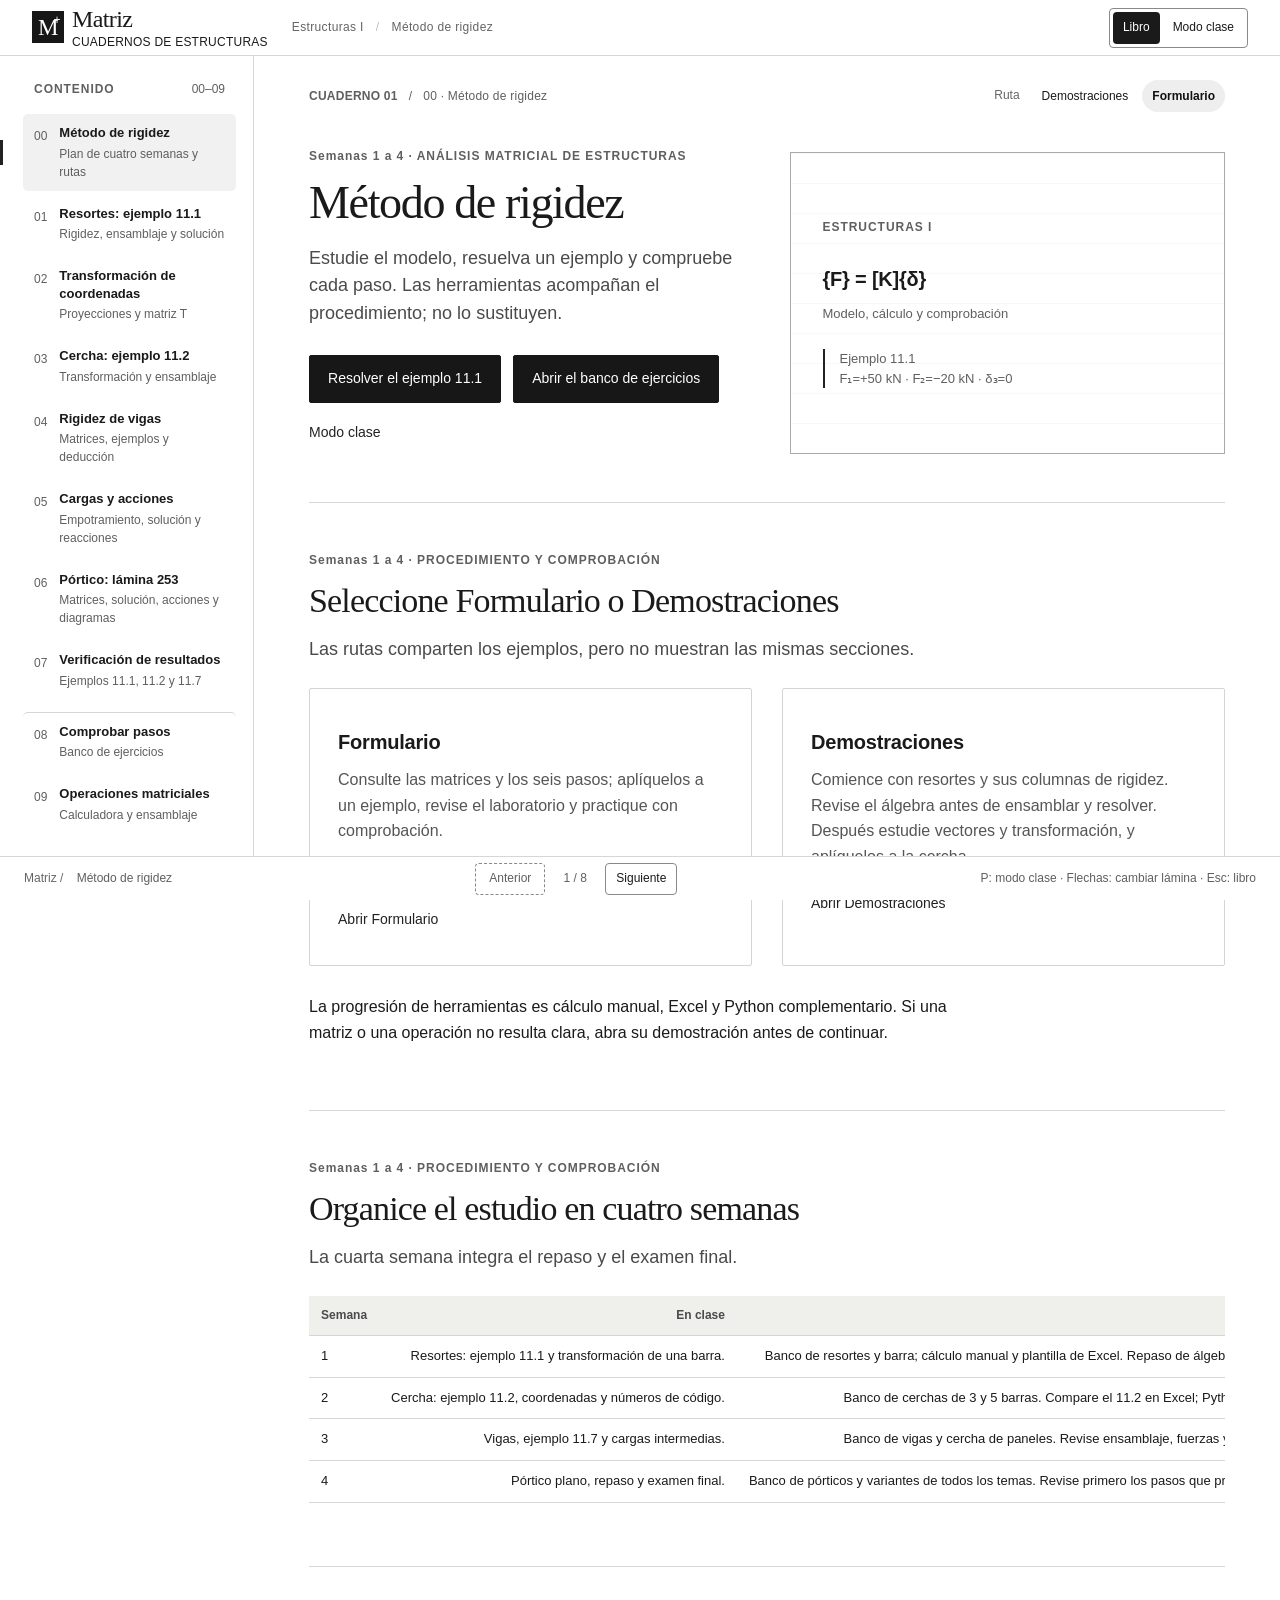
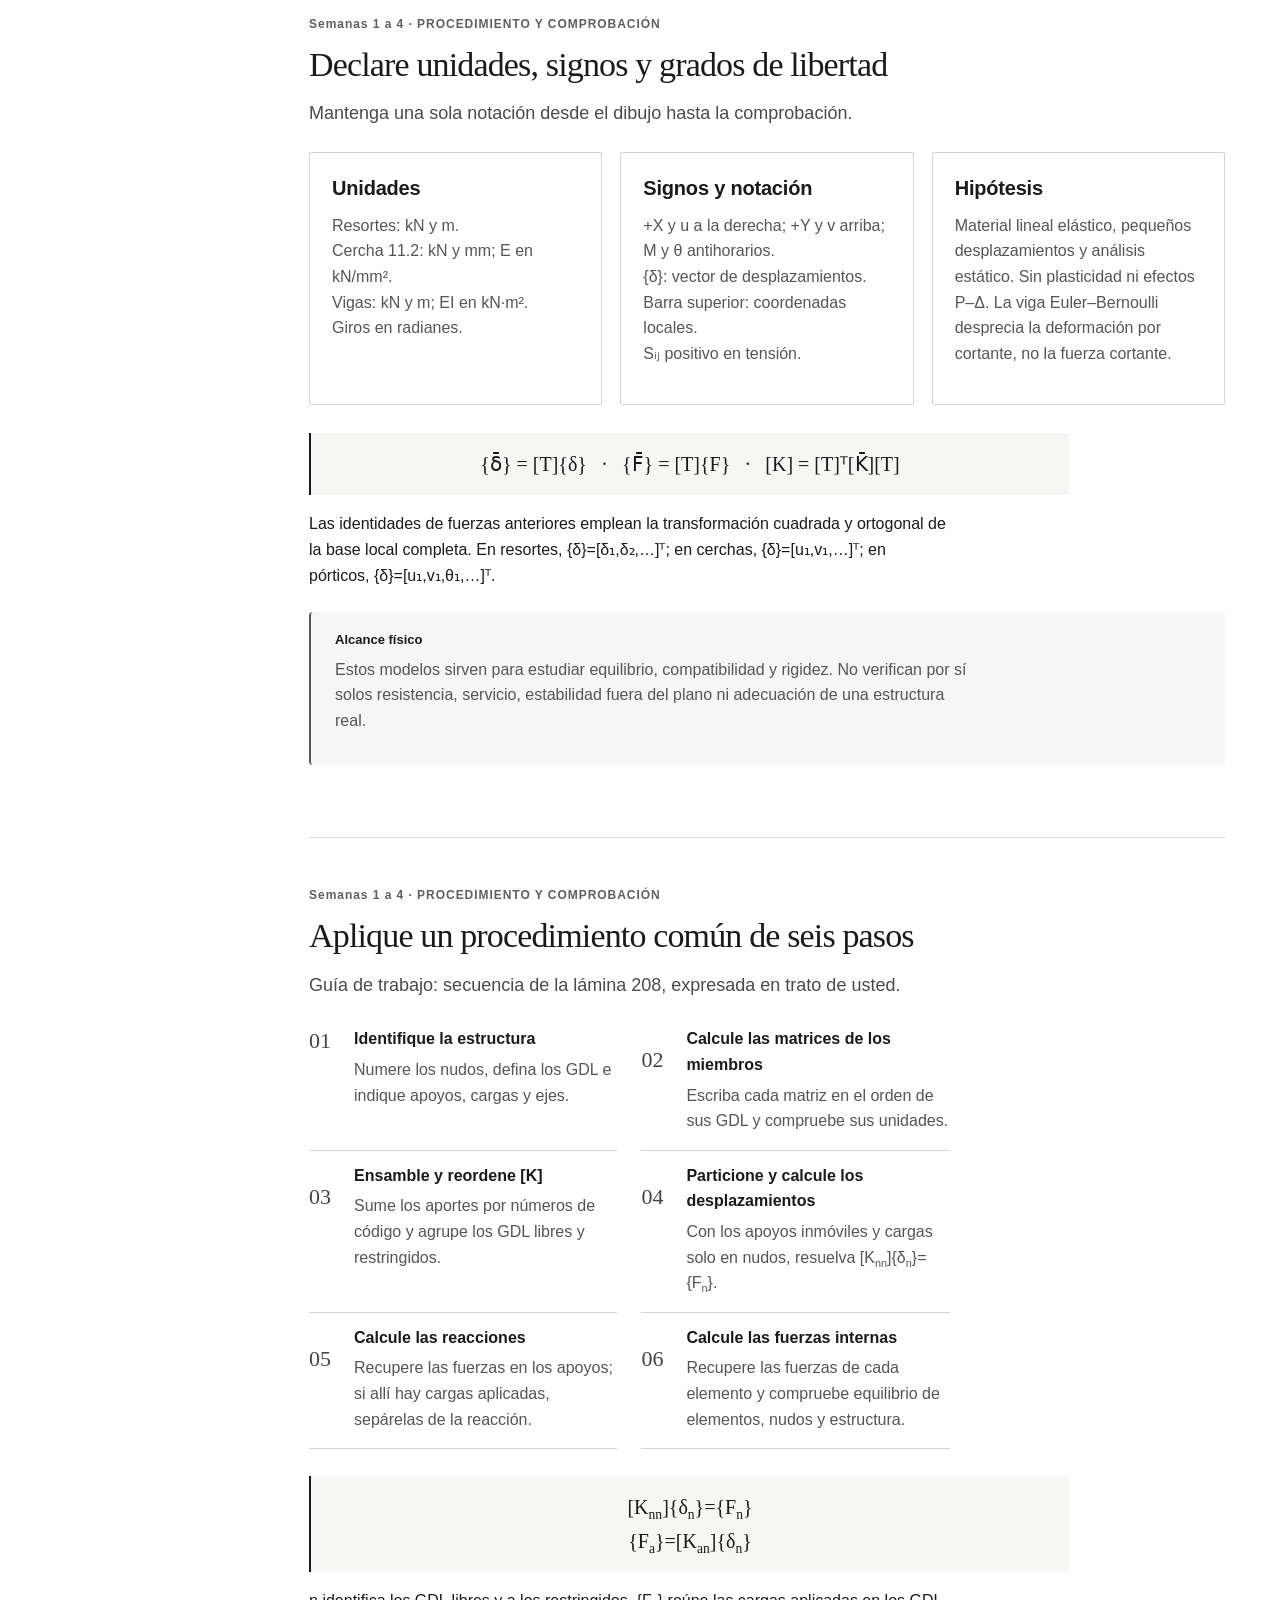
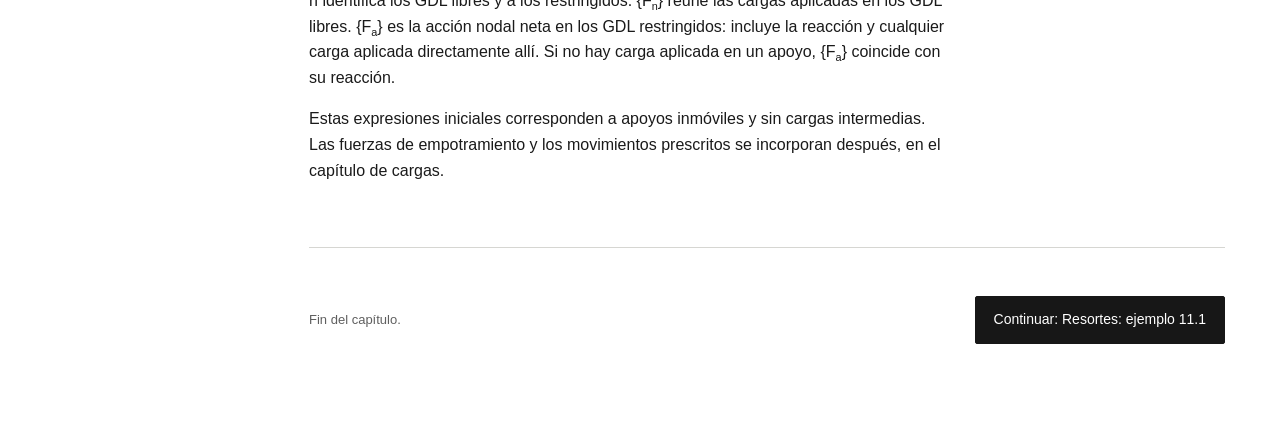
==== index.html @ 26c3f5d6 "Publicar libro, banco y hoja integrada V12 para GitHub Pages Fuente V12: 86f030126793d676b8661a8024e" ====
<!doctype html>
<html lang="es">
<head>
  <meta charset="utf-8"><meta name="viewport" content="width=device-width,initial-scale=1">
  <meta name="theme-color" content="#173a42">
  <meta name="description" content="El material de clase, desarrollado paso a paso: ejemplos originales, deducciones gráficas, integrales, Excel y Python. Libro y presentación.">
  <title>Matriz | Análisis matricial de estructuras</title>
  <link rel="icon" type="image/svg+xml" href="./assets/favicon.svg">
  <link rel="stylesheet" href="./tokens.css">
  <link rel="stylesheet" href="./styles.css">
  <link rel="stylesheet" href="./revision.css">
  <link rel="stylesheet" href="./reading.css">
  <script type="module" src="./app.mjs"></script>
</head>
<body>
<a class="skip-link" href="#main">Ir al contenido</a>
<header class="topbar">
  <a class="brand" href="#inicio" aria-label="Matriz, inicio"><span class="brand-icon" aria-hidden="true">M<span>+</span></span><span>Matriz<small>CUADERNOS DE ESTRUCTURAS</small></span></a>
  <div class="header-context">Estructuras I <span class="divider">/</span> Método de rigidez</div>
  <div class="mode-switch" role="group" aria-label="Formato de lectura"><button data-mode="book" aria-pressed="true"><span>Libro</span></button><button data-mode="slides" aria-pressed="false"><span>Modo clase</span></button></div>
  <button class="menu-toggle" id="menu-toggle" aria-controls="sidebar" aria-expanded="false" aria-label="Abrir índice">Índice</button>
</header>
<div class="shell">
  <aside class="sidebar" id="sidebar"><div class="sidebar-head"><span class="eyebrow">CONTENIDO</span><span class="edition">00–09</span></div><nav id="chapter-nav" aria-label="Capítulos"></nav><div class="sidebar-note"><p><strong>Procedimiento de rigidez.</strong><br>Defina los GDL, ensamble K y compruebe el equilibrio.</p></div><a class="reference-link" href="#ejercicios/creditos">Referencias</a><div class="sidebar-bottom">Cálculo manual y Excel.<br>Python como complemento.</div></aside>
  <main id="main" tabindex="-1"><div id="content"></div></main>
</div>
<footer class="reader-footer"><div id="location-label" aria-live="polite"></div><div class="footer-controls"><button id="previous" class="icon-button" aria-label="Página anterior">Anterior</button><span id="page-count"></span><button id="next" class="icon-button" aria-label="Página siguiente">Siguiente</button></div><span class="keyboard-hint">P: modo clase · Flechas: cambiar lámina · Esc: libro</span></footer>
<div class="toast" id="toast" role="status" aria-live="polite"></div>
<noscript><p class="no-script">Este libro necesita JavaScript para navegar y calcular. Actívelo para usar los capítulos y laboratorios.</p></noscript>
</body></html>
---- tokens.css ----
/* Shared visual vocabulary. New names are inert until a surface opts in.
   System fonts only: no downloads, remote imports, or changes to data. */
:root {
  --font-sans: 'Segoe UI', Arial, sans-serif;
  --font-serif: Georgia, 'Times New Roman', serif;
  --font-mono: ui-monospace, SFMono-Regular, Consolas, 'Liberation Mono', monospace;

  --color-text: #1a1a1a;
  --color-text-secondary: #4a4a4a;
  --color-text-muted: #5f5f5f;
  --color-background: #fff;
  --color-surface: #f6f6f4;
  --color-surface-raised: #efefec;
  --color-border: #d6d6d2;
  --color-border-strong: #8a8a85;
  --color-success: #1d6337;
  --color-success-bg: #eaf3ec;
  --color-warning: #7a4f00;
  --color-warning-bg: #fdf3dc;
  --color-error: #9e2a22;
  --color-error-bg: #fbecea;
  --color-focus: #1f5fa8;
  --color-selection: #dbe7f5;
  --color-calculated: #234e76;
  --color-calculated-bg: #eef3f9;

  --text-body: 16px;
  --text-lead: 18px;
  --text-heading: 34px;
  --text-subheading: 20px;
  --text-equation: 20px;
  --text-matrix: 15px;
  --text-control: 14px;
  --text-note: 13px;
  --text-label: 12px;
  --line-body: 1.6;
  --line-heading: 1.15;
  --line-note: 1.5;
  --measure-prose: 72ch;
  --measure-reading: 760px;

  --space-1: 4px;
  --space-2: 8px;
  --space-3: 12px;
  --space-4: 16px;
  --space-6: 24px;
  --space-8: 32px;
  --space-12: 48px;
  --radius-control: 4px;
  --radius-panel: 6px;
  --radius-chip: 3px;
}
---- styles.css ----
:root{--paper:#f6f3eb;--white:#fffdf8;--ink:#193b43;--muted:#69756e;--line:#dcded2;--teal:#287f77;--teal-light:#e5eee6;--gold:#a97837;--gold-light:#f1e9da;--purple:#7770a7;--sidebar:254px;--header:82px;--footer:62px;--serif:Georgia,'Times New Roman',serif;--sans:Inter,'Aptos','Segoe UI',Arial,sans-serif}
*{box-sizing:border-box}html{scroll-behavior:smooth;scroll-padding-top:105px}body{margin:0;background:var(--paper);color:var(--ink);font-family:var(--sans);font-size:15px;line-height:1.65;-webkit-font-smoothing:antialiased}button,input,select{font:inherit}button,a,input,select,summary{-webkit-tap-highlight-color:transparent}button,a{touch-action:manipulation}button{cursor:pointer}a{color:inherit}button:focus-visible,a:focus-visible,input:focus-visible,select:focus-visible,summary:focus-visible{outline:3px solid #a97837;outline-offset:4px}button{border:0;background:none;color:inherit}button:disabled{opacity:.35;cursor:default}h1,h2,h3,h4,p{margin-top:0}h1,h2{font-family:var(--serif);font-weight:400;line-height:1.12;letter-spacing:-1.7px}h1{font-size:clamp(44px,4.6vw,72px);margin-bottom:24px}h2{font-size:clamp(34px,3.7vw,52px);margin-bottom:20px}h3{font-size:20px;line-height:1.35;font-weight:600;letter-spacing:-.3px;margin-bottom:13px}h4{font-size:14px;letter-spacing:.02em;margin:4px 0 17px}p{margin-bottom:18px}sub,sup{font-size:.68em;line-height:0}small{font-weight:400}code{font-family:'SFMono-Regular',Consolas,monospace;font-size:.86em;background:#edece2;padding:3px 6px;border-radius:4px;overflow-wrap:anywhere}.skip-link{position:fixed;top:-100px;left:20px;z-index:100;padding:12px 20px;background:var(--ink);color:white}.skip-link:focus{top:12px}.topbar{height:var(--header);position:fixed;inset:0 0 auto;display:flex;align-items:center;gap:24px;padding:0 34px;background:rgba(246,243,235,.97);border-bottom:1px solid var(--line);z-index:30}.brand{display:flex;align-items:center;gap:12px;text-decoration:none;font-family:var(--serif);font-size:27px;line-height:1.1;letter-spacing:-.6px;min-width:230px}.brand-icon{position:relative;display:grid;place-items:center;width:42px;height:42px;background:var(--ink);color:var(--paper);font-family:var(--serif);font-size:27px;border-radius:5px;line-height:1}.brand-icon span{position:absolute;top:3px;right:4px;font-family:var(--sans);font-size:11px;color:#b8d8c4}.brand small{display:block;font:8px/1.5 var(--sans);letter-spacing:1.55px;margin-top:5px}.header-context{display:flex;align-items:center;gap:8px;font-size:11px;color:var(--muted);letter-spacing:.03em;flex:1}.status-dot,.live-dot{width:6px;height:6px;border-radius:50%;background:var(--teal);display:inline-block}.divider{color:#bcc4b6;margin:0 4px}.mode-switch{display:flex;gap:3px;border:1px solid var(--line);padding:4px;border-radius:7px}.mode-switch button{padding:7px 12px;border-radius:4px;font-size:12px;display:flex;gap:7px;align-items:center;min-height:36px}.mode-switch button[aria-pressed=true]{background:var(--ink);color:var(--paper)}.mode-switch svg{width:17px;height:17px;fill:none;stroke:currentColor;stroke-width:1.4}.menu-toggle{display:none;font-size:23px;width:40px;height:42px}.shell{padding-top:var(--header);padding-bottom:var(--footer)}.sidebar{position:fixed;top:var(--header);bottom:var(--footer);left:0;width:var(--sidebar);border-right:1px solid var(--line);padding:34px 17px 20px 23px;overflow-y:auto;background:var(--paper);z-index:20;scrollbar-width:thin}.sidebar-head{display:flex;align-items:center;justify-content:space-between;margin:0 11px 24px}.eyebrow{display:block;font-size:10px;line-height:1.5;font-weight:650;letter-spacing:1.6px;color:var(--teal)}.sidebar .eyebrow{font-size:9px;letter-spacing:1.3px;color:var(--muted)}.edition{font-size:9px;color:#8a9488;font-variant-numeric:tabular-nums}.chapter-link{display:flex;align-items:center;gap:12px;text-decoration:none;border-radius:5px;padding:13px 11px;margin:4px 0;position:relative}.chapter-link:hover{background:#eaece1}.chapter-link.active{background:var(--teal-light)}.chapter-link.active:before{position:absolute;content:'';left:-23px;width:3px;height:25px;background:var(--teal)}.chapter-number{font-size:10px;color:#899388;font-variant-numeric:tabular-nums;align-self:flex-start;padding-top:3px}.chapter-link.active .chapter-number{color:var(--teal)}.chapter-link b{display:block;font-size:12px;font-weight:600;line-height:1.4}.chapter-link small{display:block;font-size:10px;line-height:1.45;color:var(--muted);margin-top:3px}.chapter-dot{margin-left:auto;width:5px;height:5px;flex:none;border-radius:50%;background:var(--teal)}.sidebar-note{border-top:1px solid var(--line);margin:23px 11px 14px;padding-top:24px;display:flex;gap:9px;font-size:10px;color:var(--muted);line-height:1.7}.sidebar-note p{margin:0}.sidebar-note strong{font-weight:600;color:var(--ink)}.tiny-mark{border:1px solid #b0b9aa;width:16px;height:16px;display:grid;place-items:center;border-radius:50%;font-family:var(--serif);flex:none;margin-top:2px}.reference-link{display:flex;justify-content:space-between;align-items:center;font-size:10px;margin:0 11px;padding:8px 0;text-decoration:none;color:var(--teal)}.reference-link:hover{text-decoration:underline}.reference-link span{font-size:15px}.sidebar-bottom{font-size:8px;letter-spacing:.6px;color:#8c9489;margin:18px 11px 0;line-height:1.9}main{margin-left:var(--sidebar);outline:0}#content{max-width:1250px;margin:auto;padding:31px clamp(28px,4.3vw,72px) 65px}.reading-tools{display:flex;justify-content:space-between;align-items:center;margin-bottom:44px;gap:20px}.breadcrumbs{display:flex;align-items:center;gap:11px;font-size:9px;color:var(--muted);letter-spacing:.8px}.breadcrumbs span:first-child{font-weight:650}.route-switch{display:flex;align-items:center;gap:4px;flex:none}.route-switch>span{font-size:10px;color:var(--muted);margin-right:8px}.route-switch button{font-size:10px;border-radius:20px;padding:5px 11px;line-height:1.5;min-height:30px}.route-switch button[aria-pressed=true]{background:var(--teal-light);color:var(--teal);font-weight:650}.chapter-intro{display:flex;align-items:center;justify-content:space-between;margin-bottom:30px;padding-bottom:18px;border-bottom:1px solid var(--line)}.tag{display:inline-block;border:1px solid var(--line);border-radius:4px;padding:4px 8px;font-size:9px;line-height:1.5;font-weight:500;letter-spacing:.3px}.tag.complete{background:var(--teal-light);border-color:#d5e2d5;color:#29675e}.tag.deeper{background:var(--gold-light);border-color:#e4d8bd;color:#8a6835}.tag.overview{background:#efeee7;color:#687366}.lesson{margin:0 0 65px;padding-bottom:65px;border-bottom:1px solid var(--line)}.lesson:last-of-type{margin-bottom:25px;padding-bottom:32px}.section-head>.eyebrow{margin-bottom:22px}.lead{font-size:17px;line-height:1.75;color:#67746c;max-width:750px;margin-bottom:25px}.section-body{font-size:14px}.section-body>p{max-width:850px}.route-note{display:flex;gap:15px;border-left:2px solid var(--teal);padding:2px 0 2px 14px;margin:25px 0 34px;align-items:baseline}.route-note span{font-size:9px;font-weight:650;color:var(--teal);letter-spacing:1px;flex:none}.route-note p{font-size:12px;line-height:1.7;color:#67746c;margin:0}.lesson.hero{display:grid;grid-template-columns:1fr 1fr;column-gap:45px;row-gap:0;align-items:start;margin-top:35px;padding-bottom:36px}.hero .section-head{grid-column:1;grid-row:1}.hero h1{font-size:clamp(40px,4.1vw,62px)}.hero .lead{font-size:15px;line-height:1.8;margin-bottom:26px}.hero .section-body{display:contents}.hero .section-head>.eyebrow{font-size:9px;letter-spacing:1.8px;margin-bottom:24px}.hero-visual{grid-column:2;grid-row:1/3;background:var(--ink);border-radius:8px;overflow:hidden;margin-top:5px;position:relative}.cover-diagram{display:block;width:100%;height:auto;padding:10px 4px 0}.diagram-caption{display:flex;justify-content:space-between;padding:14px 20px 18px;color:#a7c0b4;font-size:7px;letter-spacing:1px;border-top:1px solid #39535a}.hero-actions{grid-column:1;grid-row:2;display:flex;flex-wrap:wrap;gap:12px;align-items:center}.primary{display:inline-flex;align-items:center;justify-content:center;gap:21px;padding:13px 18px;background:var(--ink);color:var(--paper);border:1px solid var(--ink);border-radius:4px;font-size:12px;line-height:1.5;text-decoration:none;font-weight:500;min-height:44px;transition:background .15s,transform .15s}.primary:hover{background:#28545a;transform:translateY(-1px)}.primary span{font-size:18px}.text-button{display:inline-flex;align-items:center;gap:8px;color:var(--teal);font-size:12px;padding:8px 0;min-height:36px;text-decoration:none;line-height:1.5}.text-button:hover{text-decoration:underline}.secondary{border:1px solid var(--ink);background:transparent;padding:9px 16px;border-radius:4px;font-size:12px;min-height:42px}.secondary:hover{background:var(--teal-light)}.cover-meta{grid-column:1/-1;display:flex;gap:25px;margin-top:42px;border-top:1px solid var(--line);padding-top:23px;font-size:10px;color:var(--muted)}.cover-meta b{font-family:var(--serif);font-size:23px;color:var(--ink);font-weight:400;margin-right:7px}.two-col,.three-col{display:grid;gap:30px;margin:24px 0 28px}.two-col{grid-template-columns:repeat(2,minmax(0,1fr))}.three-col{grid-template-columns:repeat(3,minmax(0,1fr));gap:18px}.two-col>*,.three-col>*{min-width:0}.path-card{padding:28px;border:1px solid var(--line);background:#faf8f1;border-radius:6px}.path-card h3{font-family:var(--serif);font-size:27px;font-weight:400;margin-top:12px}.path-card p{font-size:13px;color:#667269;line-height:1.8}.path-number{font-family:var(--serif);font-size:31px;color:#8aa89a}.scope-panel{border-top:1px solid var(--line);padding-top:27px;margin-top:30px}.scope-panel p{font-size:12px;line-height:2}.scope-panel .tag{margin-right:8px}.callout{display:flex;gap:15px;background:var(--teal-light);border-radius:5px;padding:23px 25px;margin:28px 0;font-size:13px;line-height:1.8}.callout-mark{font-size:22px;line-height:1.3;color:var(--teal);flex:none}.callout strong{font-weight:600;font-size:13px}.callout p{margin:5px 0 0;color:#526a60}.callout.warning{background:var(--gold-light)}.callout.warning .callout-mark{font-family:var(--serif);color:var(--gold)}.callout.warning p{color:#766346}.mini-card{border:1px solid var(--line);border-radius:5px;padding:22px;background:#faf8f1}.mini-card .eyebrow{font-size:9px;letter-spacing:1px;margin-bottom:14px}.mini-card p{font-size:13px;line-height:1.9;margin:0;color:#647068}.mini-card b{font-weight:600;color:var(--ink)}.equation{background:#edeedfa6;padding:22px 25px;text-align:center;border-radius:4px;font-family:var(--serif);font-size:22px;line-height:1.9;letter-spacing:.15px;margin:24px 0;overflow-x:auto;color:var(--ink)}.equation.compact{font-size:19px}.equation b{font-weight:400}.matrix-flow{display:flex;align-items:center;justify-content:center;gap:20px;margin:28px 0;flex-wrap:wrap}.matrix-block{display:flex;flex-direction:column;align-items:center;gap:14px;margin:20px 0;max-width:100%;min-width:0}.matrix-label{font-size:12px;letter-spacing:.1px;color:var(--muted);white-space:nowrap}.matrix-bracket{position:relative;padding:4px 10px;max-width:100%;overflow-x:auto}.matrix-bracket:before,.matrix-bracket:after{content:'';position:absolute;top:0;bottom:0;width:7px;border-top:1.5px solid currentColor;border-bottom:1.5px solid currentColor;pointer-events:none}.matrix-bracket:before{left:0;border-left:1.5px solid currentColor}.matrix-bracket:after{right:0;border-right:1.5px solid currentColor}.matrix-bracket table{border-collapse:collapse;font:14px/1.7 'SFMono-Regular',Consolas,monospace;white-space:nowrap}.matrix-bracket td{text-align:right;padding:6px 11px;font-variant-numeric:tabular-nums}.matrix-feature{display:flex;flex-direction:column;align-items:center;justify-content:center;border:1px solid var(--line);border-radius:6px;background:#faf8f1}.matrix-feature p{font-size:11px;color:var(--muted);text-align:center;line-height:1.8}.matrix-feature .matrix-bracket td{font-size:24px;padding:8px 23px}.element-one,.element-1{color:var(--teal)}.element-two,.element-2{color:var(--gold)}.element-3{color:var(--purple)}.operator{font-family:var(--serif);font-size:25px;color:#9ba597}.caption{font-size:11px;color:var(--muted);line-height:1.8;margin-top:18px;margin-bottom:22px}.method-list{list-style:none;padding:0;counter-reset:method;margin:27px 0}.method-list li{counter-increment:method;position:relative;padding:0 0 23px 45px;margin-bottom:5px;border-bottom:1px solid var(--line);padding-top:20px}.method-list li:first-child{padding-top:0}.method-list li:before{content:counter(method,decimal-leading-zero);position:absolute;left:0;top:21px;font-family:var(--serif);color:var(--teal);font-size:22px;line-height:1.2}.method-list li:first-child:before{top:2px}.method-list strong{font-size:14px;font-weight:600}.method-list p{font-size:13px;line-height:1.8;margin:5px 0 0;color:#667267}.clean-list{list-style:none;padding:0;line-height:1.9;font-size:13px}.clean-list li{position:relative;padding-left:16px;margin-bottom:8px}.clean-list li:before{content:'·';position:absolute;left:0;color:var(--teal);font-weight:bold}.small{font-size:11px;color:var(--muted)}.model-strip{display:flex;align-items:center;justify-content:center;gap:8px;padding:37px 20px 28px;margin:25px 0;border:1px solid var(--line);border-radius:5px;flex-wrap:wrap}.fixed-symbol{font-size:42px;line-height:1;color:#9ba99d}.node{border:1.5px solid var(--ink);width:29px;height:29px;display:grid;place-items:center;border-radius:50%;font-size:12px;background:var(--paper);flex:none}.spring-line{border-bottom:4px double;padding:0 12px 9px;font-size:11px;margin-top:-12px;min-width:110px;text-align:center}.spring-line.e1{color:var(--teal)}.spring-line.e2{color:var(--gold)}.model-arrow{font-size:11px;margin-left:10px}.result-grid{display:grid;grid-template-columns:repeat(3,1fr);border:1px solid var(--line);border-radius:5px;margin:30px 0}.result-grid>div{padding:22px;text-align:center;border-right:1px solid var(--line)}.result-grid>div:last-child{border:0}.result-grid span{display:block;font-size:12px;color:var(--muted)}.result-grid strong{display:block;font-family:var(--serif);font-size:27px;font-weight:400;line-height:1.6}.result-grid small{font-family:var(--sans);font-size:12px}.table-wrap{overflow-x:auto;max-width:100%;margin:15px 0}.data-table{border-collapse:collapse;width:100%;font-size:12px;text-align:left;white-space:nowrap}.data-table th{font-weight:600;background:#e9ece1;padding:12px 14px;color:#50665b;border-bottom:1px solid var(--line);font-size:10px}.data-table td{padding:11px 14px;border-bottom:1px solid var(--line);font-variant-numeric:tabular-nums}.formula-list{list-style:none;padding:0;font-size:12px}.formula-list li{display:flex;justify-content:space-between;align-items:center;padding:10px 0;border-bottom:1px solid var(--line);gap:10px;flex-wrap:wrap}.formula-list span{font-size:11px;color:var(--muted)}.download-row{display:flex;align-items:center;gap:20px;flex-wrap:wrap;margin:28px 0}.download-row>span{font-size:11px;color:var(--muted)}details.technical{border:1px solid var(--line);border-radius:4px;margin:24px 0;padding:0 20px;background:#faf8f1;font-size:12px}summary{cursor:pointer;padding:16px 0;font-size:12px;font-weight:500}details.technical p{color:#637066;line-height:1.9}.scope-note{padding-top:17px;border-top:1px dashed #c3ccbd;font-size:12px;color:#7c877a;font-style:italic;margin-top:28px}.beam-figure{background:#edeede8c;border:1px solid var(--line);border-radius:5px;margin:22px 0;padding:14px}.beam-figure svg{display:block;width:100%;max-height:180px}.symbol-key{display:flex;justify-content:center;gap:14px;flex-wrap:wrap;margin:18px 0 25px;font:15px var(--serif)}.symbol-key span{background:#e9ece1;padding:8px 12px;border-radius:4px}.lab{border:1px solid #cbd4c6;border-radius:8px;overflow:hidden;background:var(--white);margin:27px 0}.lab-header{display:flex;justify-content:space-between;align-items:center;border-bottom:1px solid var(--line);background:#ecf0e7;padding:14px 23px;gap:15px}.lab-header>div{display:flex;align-items:center;gap:10px}.lab-header strong{font-size:12px;font-weight:600}.lab-header .text-button{font-size:10px;min-height:30px}.lab-controls{display:flex;align-items:center;gap:25px;padding:22px 25px 15px}.field{display:flex;flex-direction:column;gap:6px;min-width:0;flex:1}.field>span{font-size:10px;color:#6a756c;font-weight:550;letter-spacing:.1px}.field input,.field select,.answer-form input{width:100%;min-width:0;padding:9px 11px;background:var(--paper);border:1px solid #d4dccc;color:var(--ink);border-radius:4px;font-size:13px;line-height:1.5;min-height:41px;outline-offset:2px}.field input:focus,.field select:focus{border-color:var(--teal)}.field input:invalid{border-color:#a86b54}.lab-controls .field{max-width:240px}.control-note{font-size:10px;color:var(--muted);line-height:1.8}.parameter-rows{display:grid;grid-template-columns:repeat(3,1fr);padding:0 25px 22px;gap:18px}.parameter-row{display:grid;grid-template-columns:24px 1fr;gap:8px;align-items:center}.parameter-row .field{grid-column:2}.element-badge{border:1px solid currentColor;display:grid;place-items:center;font-size:10px;width:26px;height:26px;border-radius:50%;grid-row:1/3;align-self:center}.lab-tabs{display:flex;border-top:1px solid var(--line);border-bottom:1px solid var(--line);background:#f6f5ee;padding:0 20px;gap:20px}.lab-tabs button{font-size:11px;padding:14px 3px;border-bottom:2px solid transparent;color:var(--muted);min-height:45px}.lab-tabs button[aria-pressed=true]{color:var(--teal);font-weight:650;border-color:var(--teal)}.spring-svg{display:block;max-width:700px;width:100%;height:auto;margin:15px auto 0;padding:10px 20px}.lab-output{padding:5px 25px 26px}.dynamic-matrices{display:flex;align-items:center;justify-content:center;gap:25px;flex-wrap:wrap}.dynamic-matrices .matrix-bracket td{font-size:13px;padding:5px 9px}.contributions{gap:16px}.contributions .matrix-bracket td{font-size:11px;padding:4px 7px}.contributions+.matrix-block{margin:25px 0}.lab-output>.matrix-block{padding:18px;background:#f1f1e8;border-radius:5px}.reduced-system{display:flex;align-items:center;justify-content:center;gap:18px;flex-wrap:wrap;margin:-10px 0 15px}.reduced-system .matrix-bracket td{font-size:14px;padding:6px 12px}.lab-result-cards{display:grid;grid-template-columns:repeat(auto-fit,minmax(140px,1fr));gap:12px;margin:25px 0}.lab-result-cards>div{background:#edf2e8;border:1px solid #dce4d4;padding:15px 18px;border-radius:5px}.lab-result-cards span{display:block;color:#6a786c;font-size:11px}.lab-result-cards strong{font-family:var(--serif);font-size:26px;font-weight:400;display:block;line-height:1.8;overflow-wrap:anywhere}.lab-result-cards small{display:block;color:var(--muted);font-size:10px}.lab-result-cards .reaction{background:var(--ink);border-color:var(--ink);color:var(--paper)}.lab-result-cards .reaction span,.lab-result-cards .reaction small{color:#bdd0c1}.verification{display:flex;gap:12px;background:#edf2e8;border-radius:5px;padding:16px 18px;margin:20px 0 0}.check-mark{font-size:16px;color:var(--teal)}.verification strong{font-size:11px;color:var(--teal);font-weight:600}.verification p{font-size:10px;color:#667866;margin:5px 0 0;line-height:1.8}.lab-footer{display:flex;justify-content:space-between;align-items:center;gap:15px;border-top:1px solid var(--line);padding:13px 22px;background:#f7f6ef}.lab-footer>span{font-size:9px;color:#81907f}.lab-footer .text-button{font-size:10px;min-height:28px}.bar-controls{display:grid;grid-template-columns:repeat(3,1fr);gap:18px;padding:23px 25px 10px}.angle-control{padding:14px 25px 24px;border-bottom:1px solid var(--line)}.angle-control>label{font-size:11px;display:flex;justify-content:space-between;color:var(--muted);margin-bottom:10px}.angle-control strong{font-size:18px;font-family:var(--serif);font-weight:400;color:var(--teal)}.angle-control input{width:100%;accent-color:var(--teal);cursor:pointer;margin:8px 0 14px;min-height:18px}.angle-presets{display:flex;justify-content:space-between;gap:5px}.angle-presets button{font-size:10px;border:1px solid var(--line);padding:6px 15px;border-radius:4px;background:#f4f4eb;min-height:32px}.angle-presets button:hover{background:var(--teal-light)}.bar-visual-row{display:grid;grid-template-columns:1fr 180px;align-items:center;padding:10px 25px}.bar-svg{display:block;width:100%;height:auto}.bar-facts{display:flex;flex-direction:column;gap:16px;border-left:1px solid var(--line);padding-left:22px}.bar-facts span{font-size:10px;color:var(--muted);display:block}.bar-facts strong{font:20px/1.5 var(--serif);display:block}.bar-facts small{font-size:10px}.global-bar-matrix{background:#f0f2e8;border-radius:5px;padding:5px 10px}.global-bar-matrix .matrix-bracket td{font-size:14px;min-width:88px}.error-message{margin:25px;padding:20px;background:#f5e9df;border:1px solid #d1ad91;border-radius:5px;color:#7e452f;font-size:13px}.error-message p{margin:6px 0 0}.exercise{padding:27px;border:1px solid var(--line);border-radius:6px;margin:24px 0;background:#faf8f1}.exercise-head{display:flex;gap:16px;align-items:center;margin-bottom:20px}.exercise-number{font:33px var(--serif);color:#9ab1a1;flex:none}.exercise-head .eyebrow{font-size:9px;letter-spacing:1.2px}.exercise h3{font:26px/1.3 var(--serif);margin:6px 0 0}.exercise>p{font-size:13px;color:#657166}.answer-form{padding:19px 0 10px;border-top:1px solid var(--line)}.answer-form>label{display:block;font-size:11px;margin-bottom:9px;color:#5d7163}.answer-form>div{display:flex;gap:10px;max-width:430px}.answer-form input{background:var(--white)}.answer-feedback{font-size:10px;line-height:1.8;margin:10px 0 0;color:var(--teal)}.solution{border-top:1px solid var(--line);margin-top:9px}.solution>summary{list-style:none;display:flex;justify-content:space-between;color:var(--teal);font-size:12px;padding:17px 0 0}.solution>summary::-webkit-details-marker{display:none}.solution>summary span{font-size:18px}.solution[open]>summary{margin-bottom:20px}.solution[open]>summary span{transform:rotate(45deg)}.solution>div{font-size:13px;color:#5d6e60}.solution .equation{font-size:19px;line-height:1.9}.end-note{margin-top:45px;padding-top:35px;border-top:1px solid var(--line);text-align:center}.end-note h3{font:35px/1.2 var(--serif);margin:16px 0}.end-note p{font-size:12px;color:var(--muted)}.chapter-bottom{display:flex;justify-content:space-between;align-items:center;gap:20px;margin:28px 0 0}.chapter-bottom>span{font-size:11px;color:#879082}.reader-footer{position:fixed;bottom:0;left:0;right:0;height:var(--footer);display:flex;align-items:center;justify-content:space-between;border-top:1px solid var(--line);padding:0 32px;background:rgba(246,243,235,.98);z-index:25;gap:20px}#location-label{font-size:10px;color:#5a6e60;min-width:200px}.footer-book{color:#98a08e;margin-right:10px}.footer-controls{display:flex;gap:18px;align-items:center}.icon-button{border:1px solid #cfd6c7;border-radius:50%;width:31px;height:31px;font-size:16px;line-height:1;background:transparent}.icon-button:hover:not(:disabled){background:var(--teal-light)}#page-count{font-size:10px;color:#74836f;min-width:36px;text-align:center;font-variant-numeric:tabular-nums}.keyboard-hint{font-size:9px;color:#8a9482}.toast{position:fixed;bottom:80px;left:50%;transform:translate(-50%,20px);background:var(--ink);color:var(--paper);padding:13px 20px;border-radius:5px;font-size:12px;opacity:0;pointer-events:none;transition:.2s;z-index:60;max-width:90vw}.toast.show{opacity:1;transform:translate(-50%,0)}.no-script{margin:120px 30px;padding:30px;background:white}.presentation #content{max-width:1300px;padding-top:28px;padding-bottom:45px}.presentation .reading-tools{margin-bottom:25px}.presentation .chapter-intro{margin-bottom:25px}.presentation .lesson{border-bottom:0;margin-bottom:0;padding-bottom:15px}.presentation .lesson.hero{margin-top:35px}.presentation .section-head h2{font-size:clamp(36px,3.4vw,52px)}.presentation .section-head .lead{max-width:850px}.presentation .section-head>.eyebrow{margin-bottom:15px}.presentation .route-note{margin:18px 0 27px}.presentation .reader-footer{border-top:2px solid var(--teal)}.presentation .footer-controls{gap:22px}.presentation .icon-button{width:38px;height:38px;background:#e8eddf}.presentation #page-count{font-size:12px}
@media(min-width:1600px){:root{--sidebar:280px}.topbar{padding:0 40px}.brand{min-width:260px}.sidebar{padding-left:28px;padding-right:24px}.chapter-link{padding:16px 12px}.chapter-link b{font-size:13px}.chapter-link small{font-size:11px}.hero .section-head h1{font-size:70px}.section-body{font-size:15px}.lead{font-size:18px}}
@media(max-width:1200px){:root{--sidebar:224px}.topbar{padding:0 24px}.brand{min-width:200px}.header-context{font-size:10px}.sidebar{padding-left:15px;padding-right:12px}.chapter-link{gap:9px;padding-left:9px;padding-right:9px}.chapter-link b{font-size:11px}.chapter-link small{font-size:9px}.chapter-link.active:before{left:-15px}#content{padding-left:35px;padding-right:35px}.lesson.hero{column-gap:26px}.hero h1{font-size:45px}.hero .lead{font-size:13px}.hero-actions{gap:5px}.hero-actions .primary{padding:11px 13px;font-size:11px}.hero-actions .text-button{font-size:10px}.cover-meta{gap:17px;font-size:9px}.three-col{gap:12px}.mini-card{padding:18px}.parameter-rows{grid-template-columns:repeat(3,1fr);gap:10px}.parameter-row{grid-template-columns:1fr}.parameter-row .field{grid-column:1}.element-badge{grid-row:auto}.bar-visual-row{grid-template-columns:1fr 145px}.global-bar-matrix .matrix-bracket td{min-width:75px;font-size:12px}.keyboard-hint{display:none}.reader-footer{padding-left:25px;padding-right:30px}.two-col{gap:24px}.matrix-flow{gap:13px}.matrix-bracket td{padding:5px 8px;font-size:13px}}
@media(max-width:980px){.header-context{display:none}.mode-switch{margin-left:auto}.hero{grid-template-columns:1fr!important}.hero .section-head{grid-column:1;grid-row:1}.hero h1{font-size:58px}.hero .lead{font-size:15px;max-width:520px}.hero-visual{grid-column:1;grid-row:3;margin-top:28px;max-width:650px}.hero-actions{grid-row:2}.cover-meta{grid-row:4;flex-wrap:wrap;font-size:10px}.hero-actions .primary{padding:13px 18px;font-size:12px}.hero-actions .text-button{font-size:12px;margin-left:12px}.three-col{grid-template-columns:1fr}.mini-card{padding:22px}.mini-card p{font-size:13px}.two-col{gap:20px}.path-card{padding:23px}.path-card h3{font-size:24px}.reading-tools{align-items:flex-start;flex-direction:column;gap:15px;margin-bottom:34px}.route-switch{margin-left:auto}.breadcrumbs{font-size:8px}.parameter-rows{grid-template-columns:repeat(3,minmax(0,1fr))}.lab-controls{padding-left:20px;padding-right:20px}.bar-visual-row{grid-template-columns:1fr}.bar-facts{border-left:0;border-top:1px solid var(--line);padding:17px 0;flex-direction:row;justify-content:space-around}.bar-facts strong{font-size:17px}.lab-output{padding-left:20px;padding-right:20px}.lab-tabs{gap:15px}.lab-tabs button{font-size:10px}.route-note{flex-direction:column;gap:5px}.result-grid strong{font-size:21px}.model-strip{gap:5px}.spring-line{min-width:85px;font-size:9px;padding-left:5px;padding-right:5px}.model-arrow{margin-left:3px}.chapter-bottom{flex-direction:column;align-items:flex-start}.global-bar-matrix .matrix-bracket td{min-width:67px;font-size:11px}}
@media(max-width:760px){:root{--header:72px;--footer:59px;--sidebar:276px}.topbar{padding:0 18px;gap:15px}.brand{min-width:unset;font-size:25px;gap:10px}.brand-icon{width:36px;height:36px;font-size:25px}.brand small{font-size:6px;letter-spacing:1.25px}.mode-switch{padding:3px}.mode-switch button{padding:7px 9px;font-size:10px;gap:5px;min-height:34px}.mode-switch svg{width:15px;height:15px}.menu-toggle{display:block;width:28px}.sidebar{transform:translateX(-100%);transition:transform .2s ease;box-shadow:8px 0 30px #173a4214;padding-left:23px;padding-right:18px}.sidebar.is-open{transform:translateX(0)}.chapter-link{padding:13px 11px}.chapter-link b{font-size:13px}.chapter-link small{font-size:11px}.chapter-link.active:before{left:-23px}.sidebar-bottom{font-size:9px}main{margin-left:0}#content{padding:26px 24px 50px;max-width:700px}.reading-tools{gap:16px;margin-bottom:26px;flex-direction:row;align-items:center}.breadcrumbs{font-size:8px;gap:7px}.breadcrumbs span:first-child,.breadcrumbs span:nth-child(2){display:none}.route-switch{gap:2px}.route-switch>span{display:none}.route-switch button{font-size:9px;padding:5px 9px}.lesson.hero{margin-top:22px}.hero h1{font-size:54px}.hero .section-head>.eyebrow{font-size:8px;margin-bottom:20px}.hero .lead{font-size:15px;max-width:530px}.cover-diagram{padding:4px}.diagram-caption{font-size:7px}.cover-meta{margin-top:28px;padding-top:19px;gap:11px 22px}.cover-meta span{white-space:nowrap}.cover-meta b{font-size:22px}.lesson{margin-bottom:42px;padding-bottom:42px}h2{font-size:40px}.lead{font-size:15px}.section-body{font-size:14px}.section-head>.eyebrow{font-size:9px;margin-bottom:18px}.two-col{gap:24px}.three-col{grid-template-columns:repeat(3,minmax(0,1fr));gap:12px}.mini-card{padding:18px}.mini-card .eyebrow{font-size:8px}.mini-card p{font-size:11px}.reader-footer{padding:0 19px;gap:10px}#location-label{font-size:9px;min-width:0;max-width:65%}.footer-book{display:none}.footer-controls{gap:13px}.icon-button{width:33px;height:33px}.lab-result-cards{grid-template-columns:repeat(auto-fit,minmax(130px,1fr))}.parameter-rows{gap:14px}.bar-visual-row{grid-template-columns:1fr 145px}.bar-facts{border-top:0;border-left:1px solid var(--line);flex-direction:column;padding:0 0 0 20px}.bar-facts strong{font-size:17px}.global-bar-matrix .matrix-bracket td{min-width:80px;font-size:12px}.chapter-intro{margin-bottom:23px}.presentation #content{padding:24px 24px 40px}.presentation .lesson.hero{margin-top:22px}.presentation .section-head h2{font-size:40px}}
@media(max-width:540px){.topbar{gap:8px;padding:0 13px}.brand{gap:8px;font-size:24px}.brand small{display:none}.brand-icon{width:31px;height:33px;font-size:23px}.mode-switch{gap:1px}.mode-switch button{font-size:9px;padding:7px}.mode-switch svg{display:none}.menu-toggle{font-size:21px;margin-left:2px}#content{padding:23px 20px 40px}.reading-tools{gap:8px;margin-bottom:24px}.breadcrumbs{font-size:7px;max-width:46%;letter-spacing:.3px}.route-switch button{font-size:9px}.hero h1{font-size:47px;letter-spacing:-1.6px}.hero .lead{font-size:14px}.hero-actions .primary{font-size:11px;padding:12px 15px}.hero-actions .text-button{font-size:10px;margin-left:5px}.hero-visual{margin-top:25px}.cover-meta{gap:6px 20px;font-size:9px}.cover-meta b{font-size:20px}.diagram-caption{font-size:6px;letter-spacing:.5px;padding:11px 14px}.two-col,.three-col{grid-template-columns:1fr;gap:20px;margin:22px 0}.path-card{padding:23px}.path-card h3{font-size:27px}.mini-card{padding:20px}.mini-card .eyebrow{font-size:9px}.mini-card p{font-size:13px}.scope-panel p{font-size:12px;line-height:1.9}.scope-panel .tag{display:table;margin:0 0 8px}.callout{padding:20px 18px;gap:12px;margin:24px 0}.callout p{font-size:12px}.callout strong{font-size:12px}h2{font-size:36px;letter-spacing:-1.2px}h3{font-size:19px}.lead{font-size:14px;line-height:1.8}.route-note{margin:22px 0 27px}.route-note p{font-size:11px}.equation{font-size:18px;padding:19px 13px;line-height:2}.equation.compact{font-size:17px}.matrix-flow{gap:10px}.matrix-bracket table{font-size:12px}.matrix-bracket td{padding:5px 7px}.matrix-label{font-size:10px}.method-list li{padding-left:37px}.method-list p{font-size:12px}.model-strip{padding:27px 8px 23px;gap:4px}.fixed-symbol{font-size:30px}.node{width:21px;height:21px;font-size:9px}.spring-line{min-width:75px;font-size:8px;padding:0 3px 7px}.model-arrow{display:none}.result-grid{grid-template-columns:1fr}.result-grid>div{border-right:0;border-bottom:1px solid var(--line);padding:15px}.result-grid strong{font-size:27px}.result-grid span{font-size:11px}.table-wrap{margin:12px 0}.data-table{font-size:11px}.data-table th{font-size:9px}.data-table td,.data-table th{padding:10px}.lab{margin:22px -5px}.lab-header{padding:12px 15px;gap:8px}.lab-header strong{font-size:10px}.lab-header .text-button{font-size:9px;white-space:nowrap}.lab-header>div{gap:7px}.lab-controls{padding:17px 15px 15px;gap:15px}.lab-controls .field{max-width:190px}.control-note{font-size:9px}.field>span{font-size:9px}.field input,.field select{font-size:12px;padding:8px;min-height:39px}.parameter-rows{padding:0 15px 19px;gap:11px;grid-template-columns:repeat(3,minmax(0,1fr))}.parameter-row{gap:7px}.parameter-row .field{min-width:0}.element-badge{font-size:9px;width:22px;height:22px}.lab-tabs{padding:0 14px;justify-content:space-between;gap:4px}.lab-tabs button{font-size:9px;padding:12px 0}.spring-svg{padding:5px 5px 0;margin-top:14px}.lab-output{padding:3px 15px 20px}.reduced-system{gap:7px;margin:0 -3px}.reduced-system .matrix-bracket td{padding:5px 5px;font-size:11px}.reduced-system .matrix-label{font-size:9px}.reduced-system .matrix-block{gap:8px}.reduced-system .operator{font-size:18px}.dynamic-matrices{gap:16px}.dynamic-matrices .matrix-bracket td{font-size:11px;padding:5px 7px}.contributions{gap:7px}.contributions .operator{display:none}.contributions .matrix-bracket td{font-size:11px;padding:4px 6px}.lab-result-cards{grid-template-columns:repeat(2,minmax(0,1fr));gap:9px}.lab-result-cards>div{padding:13px}.lab-result-cards strong{font-size:23px}.lab-result-cards small{font-size:9px}.lab-result-cards .reaction{grid-column:1/-1}.lab-result-cards .reaction strong{font-size:26px}.verification{padding:14px;gap:10px}.verification strong{font-size:10px}.verification p{font-size:9px}.lab-footer{padding:12px 15px;align-items:flex-start;gap:8px;flex-direction:column}.lab-footer>span{font-size:8px}.lab-footer .text-button{font-size:10px}.bar-controls{padding:19px 15px 6px;gap:10px;grid-template-columns:1.45fr 1fr 1fr}.bar-controls .field input{font-size:10px;padding:8px 5px}.angle-control{padding:14px 15px 20px}.angle-presets button{padding:6px 10px;font-size:9px;min-height:32px}.bar-visual-row{padding:10px 15px 0;grid-template-columns:1fr}.bar-facts{flex-direction:row;justify-content:space-between;border-top:1px solid var(--line);border-left:0;padding:16px 0;gap:10px}.bar-facts strong{font-size:16px}.bar-facts small{font-size:8px}.bar-facts span{font-size:9px}.global-bar-matrix{padding:4px 2px}.global-bar-matrix .matrix-bracket td{min-width:0;width:68px;font-size:10px;padding:5px 4px}.global-bar-matrix .matrix-label{font-size:10px}.caption{font-size:10px}.exercise{padding:22px 18px}.exercise-head{gap:13px}.exercise-head .eyebrow{font-size:8px}.exercise h3{font-size:24px}.exercise>p{font-size:12px}.exercise-number{font-size:29px}.answer-form input{font-size:12px}.answer-form .secondary{font-size:11px;padding:9px 12px}.answer-form>label{font-size:10px}.solution>summary{font-size:11px}.solution .equation{font-size:17px}.solution>div{font-size:12px}.chapter-intro{align-items:center;gap:12px}.chapter-intro>.eyebrow{font-size:9px}.chapter-intro .tag{font-size:8px;text-align:right;max-width:62%}.chapter-bottom .primary{font-size:11px}.chapter-bottom>span{font-size:10px}.presentation #content{padding:22px 20px 35px}.presentation .section-head h2{font-size:36px}.presentation .footer-controls{gap:15px}.presentation .icon-button{width:33px;height:33px}.symbol-key{font-size:13px;gap:9px}.beam-figure{padding:5px}.beam-figure svg{min-width:320px}.beam-figure{overflow-x:auto}.end-note h3{font-size:30px}.end-note p{font-size:11px}details.technical{padding:0 16px;font-size:11px}.technical summary{font-size:11px}.error-message{margin:18px;padding:17px;font-size:12px}}
@media(prefers-reduced-motion:reduce){html{scroll-behavior:auto}*{transition:none!important}}
@media print{.topbar,.sidebar,.reader-footer,.reading-tools,.chapter-bottom,.hero-actions,.lab-footer,.answer-form,.route-note,.text-button,.primary,.download-row{display:none!important}.shell{padding:0}main{margin:0}#content{padding:0;max-width:none}.lesson{break-inside:auto;margin:0 0 25px;padding-bottom:25px}.lesson.hero{grid-template-columns:1fr}.hero-visual{grid-column:1;grid-row:2}.cover-meta{grid-row:3}body{background:white;font-size:12px;color:#111}.lab,.callout,.exercise,.matrix-block{break-inside:avoid}h1,h2{font-size:32px}.lead{font-size:13px}}
/* A real classroom canvas: the index remains one click away in presentation. */
.presentation{--header:64px;--footer:56px}
.presentation .menu-toggle{display:block;font-size:23px;width:34px;margin-left:4px}
.presentation .sidebar{transform:translateX(-100%);transition:transform .2s ease;box-shadow:8px 0 30px #173a4214}
.presentation .sidebar.is-open{transform:translateX(0)}
.presentation main{margin-left:0}
.presentation #content{max-width:1260px;padding:20px 48px 35px}
.presentation .reading-tools{margin-bottom:19px}
.presentation .chapter-intro{margin-bottom:17px;padding-bottom:12px}
.presentation .section-head h2{font-size:40px;margin-bottom:15px}
.presentation .section-head>.eyebrow{margin-bottom:12px}
.presentation .lead{font-size:15px;line-height:1.7;margin-bottom:14px}
.presentation .route-note{margin:15px 0 22px;padding-top:0;padding-bottom:0}
.presentation .route-note p{font-size:11px}
.presentation .lab-lesson .section-head{display:grid;grid-template-columns:1fr 1fr;column-gap:40px;align-items:end}
.presentation .lab-lesson .section-head>.eyebrow{grid-column:1/-1;margin-bottom:10px}
.presentation .lab-lesson .section-head h2{font-size:35px;line-height:1.1;margin:0}
.presentation .lab-lesson .section-head .lead{font-size:13px;line-height:1.7;margin:0 0 2px}
.presentation .lab-lesson .route-note{margin:14px 0 16px}
.presentation .lab-lesson .lab{margin-top:16px}
.presentation .lab-lesson .lab-header{padding-top:10px;padding-bottom:10px}
.presentation .lab-lesson .lab-controls{padding-top:16px;padding-bottom:12px}
.presentation .lab-lesson .parameter-rows{padding-bottom:17px}
.presentation .lab-lesson .lab-tabs button{padding-top:10px;padding-bottom:10px;min-height:40px}
.presentation .lab-lesson .spring-svg{max-width:640px;margin-top:8px;padding-top:0}
.presentation .lab-lesson .lab-output>.caption{margin:10px 0 15px}
@media(min-width:761px){.presentation .lab-lesson .parameter-rows{grid-template-columns:repeat(3,minmax(0,1fr))}.presentation .lab-lesson .parameter-row{grid-template-columns:24px 1fr 1fr}.presentation .lab-lesson .parameter-row .field{grid-column:auto}.presentation .lab-lesson .element-badge{grid-row:auto}.presentation .lab-lesson .bar-visual-row{grid-template-columns:1fr 200px;max-width:800px;margin:auto}.presentation .lab-lesson .bar-svg{max-height:210px}.presentation .lab-lesson .bar-facts{border-top:0;border-left:1px solid var(--line);flex-direction:column;padding:0 0 0 22px}.presentation .lab-lesson .lab-output .dynamic-matrices{gap:50px}}
@media(max-width:760px){.presentation{--header:72px;--footer:59px}.presentation #content{padding:23px 24px 35px}.presentation .menu-toggle{font-size:22px;width:28px;margin-left:0}.presentation .section-head h2{font-size:38px}.presentation .lab-lesson .section-head{display:block}.presentation .lab-lesson .section-head h2{font-size:33px;margin-bottom:13px}.presentation .lab-lesson .section-head .lead{font-size:13px}.presentation .chapter-intro{margin-bottom:22px}.presentation .route-note{margin:20px 0 25px}.presentation .lab-lesson .route-note{margin:17px 0 21px}.presentation .lab-lesson .lab{margin-top:22px}}
@media(max-width:540px){.presentation #content{padding:22px 20px 35px}.presentation .section-head h2{font-size:35px}.presentation .lab-lesson .section-head h2{font-size:32px}.presentation .menu-toggle{font-size:21px}}
---- revision.css ----
/* Edition 02: monochrome editorial base. Color has a pedagogical function only. */
:root{--paper:#fff;--white:#fff;--ink:#171717;--muted:#626262;--line:#d9d9d9;--teal:#202020;--teal-light:#f1f1f1;--gold:#575757;--gold-light:#f5f5f5;--purple:#555;--trace-a:#2463c8;--trace-b:#bd4c35;--trace-c:#24835c;--trace-d:#7951b0;--trace-e:#ad7620}
body{background:#fff;color:#171717}.topbar,.reader-footer{background:rgba(255,255,255,.98)}.sidebar{background:#fff}.brand-icon{border-radius:0;background:#171717}.brand-icon span{color:#fff}.brand small{letter-spacing:1.45px}.status-dot,.live-dot,.chapter-dot{background:#222}.eyebrow{color:#555}.header-context,.sidebar .eyebrow,.chapter-number,.chapter-link small,.sidebar-note,.sidebar-bottom,.breadcrumbs,.route-switch>span,.matrix-label,.caption,.small,.control-note,.field>span,.lab-footer>span,.bar-facts span,.answer-form>label,.answer-feedback,.chapter-bottom>span,.keyboard-hint,#page-count,#location-label,.footer-book{color:#656565}.edition{color:#888}.chapter-link:hover,.chapter-link.active{background:#f1f1f1}.chapter-link.active:before{background:#222}.sidebar-note strong{color:#222}.tiny-mark{border-color:#aaa}.reference-link{color:#333}.chapter-link.active .chapter-number{color:#111}.route-switch button[aria-pressed=true]{background:#eee;color:#111}.tag.complete,.tag.deeper,.tag.overview{background:#f5f5f5;border-color:#d3d3d3;color:#555}.lead,.hero .lead{color:#555}.route-note{border-color:#777}.route-note span,.route-note p{color:#555}.hero-visual{background:#fff;border:1px solid #aaa;border-radius:0}.cover-diagram{filter:grayscale(1) invert(1);background:#ededed}.diagram-caption{color:#555;border-color:#ddd}.primary{background:#171717;color:#fff;border-color:#171717;border-radius:2px}.primary:hover{background:#383838}.secondary{border-color:#444;border-radius:2px}.secondary:hover{background:#eee}.text-button{color:#222}.cover-meta{color:#666}.cover-meta b{color:#222}.path-card,.mini-card,.matrix-feature,.exercise,details.technical{background:#fff;border-color:#d4d4d4;border-radius:2px}.path-number,.exercise-number{color:#999}.path-card p,.mini-card p,.method-list p,.callout p,.callout.warning p,details.technical p,.exercise>p,.solution>div,.end-note p{color:#555}.mini-card b{color:#222}.callout,.callout.warning{background:#f6f6f6;border-radius:2px;border-left:2px solid #555}.callout-mark,.callout.warning .callout-mark,.method-list li:before{color:#444}.equation{background:#f7f7f7;border:1px solid #e3e3e3;border-radius:2px;color:#171717}.operator{color:#777}.element-one,.element-1,.spring-line.e1{color:var(--trace-a)}.element-two,.element-2,.spring-line.e2{color:var(--trace-b)}.element-3{color:var(--trace-c)}.model-strip{border-radius:2px}.fixed-symbol{color:#777}.result-grid span{color:#666}.data-table th{background:#f0f0f0;color:#444}.formula-list span{color:#666}code{background:#f0f0f0}.scope-note{border-color:#bbb;color:#666}.symbol-key span{background:#f2f2f2}.beam-figure{background:#fff}.beam-figure svg{filter:grayscale(1)}.lab{border-color:#aaa;border-radius:2px;background:#fff}.lab-header{background:#f5f5f5}.lab-tabs{background:#fafafa}.lab-tabs button{color:#666}.lab-tabs button[aria-pressed=true]{color:#111;border-color:#111}.field input,.field select,.answer-form input{background:#fff;border-color:#bbb;border-radius:2px;color:#111}.field input:focus,.field select:focus{border-color:#333}.lab-output>.matrix-block,.global-bar-matrix{background:#f6f6f6}.lab-result-cards>div{background:#f7f7f7;border-color:#ddd;border-radius:2px}.lab-result-cards span,.lab-result-cards small{color:#666}.lab-result-cards .reaction{background:#222;border-color:#222}.lab-result-cards .reaction span,.lab-result-cards .reaction small{color:#ddd}.verification{background:#f4f4f4;border-left:2px solid #555}.verification strong,.check-mark{color:#222}.verification p{color:#555}.lab-footer{background:#fafafa}.angle-presets button{background:#fff;border-color:#bbb;border-radius:2px}.angle-presets button:hover{background:#eee}.angle-control input{accent-color:#222}.angle-control strong{color:#111}.bar-facts strong{color:#111}.solution>summary{color:#222}.trace-chip{border-radius:2px}.presentation .icon-button,.icon-button:hover:not(:disabled){background:#f2f2f2}.icon-button{border-color:#aaa}.presentation .reader-footer{border-color:#222}.error-message{background:#fff4f1;border-color:#bc6d50;color:#853e28}.toast{background:#222;color:#fff}a:focus-visible,button:focus-visible,input:focus-visible,select:focus-visible,summary:focus-visible{outline-color:#2463c8}
/* Instructional stepper, shared by book and presentation. */
.derivation{border:1px solid #aaa;margin:28px 0;background:#fff}.derivation-heading{display:flex;justify-content:space-between;align-items:center;gap:20px;padding:20px 23px;border-bottom:1px solid #ddd;background:#fafafa}.derivation-heading h3{font-size:18px;margin:6px 0 0;font-weight:600}.derivation-heading .eyebrow{font-size:8px;letter-spacing:1.3px}.derivation-heading .text-button{font-size:10px;flex:none}.derivation-intro{padding:18px 23px 0;margin-bottom:16px;font-size:12px;color:#555}.derivation-steps{display:flex;gap:0;overflow-x:auto;border-bottom:1px solid #ccc;padding:0 12px;background:white;scrollbar-width:thin}.derivation-steps button{display:flex;align-items:center;gap:8px;padding:13px 11px;font-size:10px;line-height:1.4;white-space:nowrap;color:#666;border-bottom:2px solid transparent;min-height:47px}.derivation-steps button span{font-size:9px;color:#999}.derivation-steps button[aria-pressed=true]{color:#111;border-color:#222;font-weight:650}.derivation-steps button[aria-pressed=true] span{color:#111}.show-all-steps .derivation-steps button{border-color:transparent;color:#666;font-weight:400}.derivation-panel{padding:25px}.derivation-panel>header{display:flex;gap:15px;margin-bottom:20px}.derivation-panel h4{font-size:18px;margin:0 0 6px;line-height:1.35}.derivation-panel header p{font-size:12px;line-height:1.8;color:#555;margin:0}.derivation-step-index{font:27px/1.1 var(--serif);color:#999;flex:none}.derivation-stage.with-figure{display:grid;grid-template-columns:minmax(0,1fr) minmax(0,1.1fr);gap:30px;align-items:start}.derivation-figure{min-width:0;border:1px solid #ddd;background:#fff;overflow:hidden;padding:10px}.derivation-figure svg{width:100%;height:auto;display:block}.derivation-figure .caption{padding:0 10px;font-size:10px;margin:8px 0 4px}.derivation-working{font-size:13px;line-height:1.85;min-width:0}.derivation-working p:last-child{margin-bottom:0}.derivation-working .equation{font-size:20px;margin:14px 0;padding:13px;line-height:1.9}.derivation-working .matrix-bracket td{font-size:13px;padding:5px 8px}.derivation-working h5{font-size:12px;font-weight:650;margin:17px 0 8px}.derivation-check{display:flex;gap:12px;margin:22px 0 0;border-top:1px solid #ddd;padding-top:15px;font-size:11px;color:#555}.derivation-check strong{font-size:9px;letter-spacing:.8px;text-transform:uppercase;color:#333;flex:none}.derivation-footer{display:flex;justify-content:space-between;align-items:center;gap:15px;padding:15px 23px;border-top:1px solid #ddd;background:#fafafa}.derivation-footer>span{font-size:10px;color:#777}.derivation-footer .secondary,.derivation-footer .primary{font-size:10px;padding:9px 13px;min-height:37px}.derivation-footer button:disabled{opacity:.25;transform:none}.show-all-steps .derivation-panel+.derivation-panel{border-top:1px solid #bbb}.trace-legend{display:flex;align-items:center;gap:8px;flex-wrap:wrap;margin:0 0 20px}.trace-chip{display:inline-flex;align-items:center;gap:7px;padding:6px 9px;font-size:10px;border:1px solid #ddd;color:#555;background:#fff;min-height:33px}.trace-chip i{width:7px;height:7px;border-radius:50%;background:currentColor}.trace-chip[aria-pressed=true]{border-color:currentColor;background:#f7f7f7}.trace-reset{font-size:9px;padding:6px 9px;text-decoration:underline;color:#666}.trace-a{color:var(--trace-a)}.trace-b{color:var(--trace-b)}.trace-c{color:var(--trace-c)}.trace-d{color:var(--trace-d)}.trace-e{color:var(--trace-e)}[data-trace]{transition:opacity .15s ease,filter .15s ease}.trace-muted{opacity:.18}.trace-selected{opacity:1}.derivation-figure .trace-selected{filter:drop-shadow(0 0 2px #00000013)}.equation .trace-selected{font-weight:bold}.derivation-working .math-line{font-family:var(--serif);font-size:19px;line-height:1.9;overflow-x:auto;white-space:nowrap;padding:7px 0}.source-note{font-size:10px;color:#666;line-height:1.7;padding-top:15px;border-top:1px solid #ddd;margin-top:25px}.source-note a{color:#333;text-decoration:underline}.derivation-data{width:100%;border-collapse:collapse;font-size:11px}.derivation-data td,.derivation-data th{padding:9px;border:1px solid #ddd;text-align:left}.derivation-data th{font-weight:600;background:#f5f5f5}.boundary-grid{display:grid;grid-template-columns:1fr 1fr;gap:10px;margin:15px 0}.boundary-grid>div{padding:13px;border:1px solid #ddd;font:17px/1.8 var(--serif);text-align:center}.matrix-column-highlight td.is-column{background:#f2f2f2;font-weight:700}.derivation-case-tabs{display:flex;gap:8px;flex-wrap:wrap;margin:18px 0}.derivation-case-tabs button{border:1px solid #bbb;font-size:11px;padding:9px 13px}.derivation-case-tabs button[aria-pressed=true]{border:2px solid #222;padding:8px 12px;font-weight:600}
@media(max-width:980px){.derivation-stage.with-figure{grid-template-columns:1fr;gap:20px}.derivation-figure{max-width:640px;width:100%;margin:0 auto}.derivation-figure svg{max-height:290px}}
@media(max-width:540px){.derivation{margin:23px -5px}.derivation-heading{padding:17px 15px;gap:12px;align-items:flex-start}.derivation-heading h3{font-size:16px}.derivation-heading .text-button{font-size:9px;max-width:85px;text-align:left}.derivation-intro{padding:16px 15px 0;font-size:11px}.derivation-steps{padding:0 8px}.derivation-steps button{font-size:9px;padding:11px 9px;gap:5px}.derivation-panel{padding:20px 15px}.derivation-panel h4{font-size:16px}.derivation-panel header p{font-size:11px}.derivation-working{font-size:12px}.derivation-working .equation{font-size:17px}.derivation-working .math-line{font-size:16px}.derivation-footer{padding:13px 15px;gap:8px}.derivation-footer .primary,.derivation-footer .secondary{font-size:9px;padding:8px 10px;min-height:36px}.derivation-footer>span{font-size:9px;text-align:center}.derivation-check{flex-direction:column;gap:5px;font-size:10px}.trace-legend{gap:6px}.trace-chip{font-size:9px;padding:5px 8px}.boundary-grid>div{font-size:15px;padding:10px}.source-note{font-size:9px}}
@media print{.derivation-steps,.derivation-footer,.trace-legend,.derivation-heading>.text-button{display:none}.derivation{border-color:#999}.derivation-panel{break-inside:avoid}.derivation-working .equation{background:white}.trace-muted{opacity:1}}
.vector-lab{border:1px solid #aaa;margin:25px 0;background:#fff}.vector-operation-tabs{display:flex;gap:0;overflow-x:auto;padding:0 12px;border-bottom:1px solid #ccc;scrollbar-width:thin}.vector-operation-tabs button{white-space:nowrap;padding:13px 11px;font-size:10px;border-bottom:2px solid transparent;color:#777;min-height:45px}.vector-operation-tabs button[aria-pressed=true]{color:#111;border-color:#222;font-weight:650}.vector-workspace{display:grid;grid-template-columns:minmax(0,1.3fr) minmax(220px,.7fr);gap:20px;padding:20px}.vector-canvas{display:flex;align-items:center;justify-content:center;min-width:0;border:1px solid #ddd;background:white}.vector-canvas svg{display:block;width:100%;height:auto;max-height:430px}.vector-controls{padding:3px 8px}.vector-control-group{margin-bottom:20px}.vector-control-group>strong{font-size:11px;display:block;margin-bottom:13px}.vector-blue{color:var(--trace-a)}.vector-red{color:var(--trace-b)}.vector-slider{display:block;margin:10px 0 13px}.vector-slider>span{display:flex;align-items:center;justify-content:space-between;font-size:10px;color:#555;gap:10px}.vector-slider output{font-variant-numeric:tabular-nums;font-size:11px;font-weight:550;color:#222}.vector-slider input{width:100%;accent-color:#444;margin-top:10px;cursor:pointer;min-height:16px}.vector-blue .vector-slider input{accent-color:var(--trace-a)}.vector-red .vector-slider input{accent-color:var(--trace-b)}.vector-presets{display:flex;gap:6px;flex-wrap:wrap}.vector-presets button{font-size:9px;line-height:1.5;padding:6px 9px;border:1px solid #bbb;min-height:30px}.vector-presets button:hover{background:#f1f1f1}.vector-explanation{padding:5px 25px 25px}.vector-explanation h4{font-size:16px;line-height:1.45;margin-bottom:13px}.vector-explanation>p{font-size:12px;line-height:1.85;color:#555;margin-bottom:16px}.vector-formula{font:20px/1.9 var(--serif);padding:18px 22px;border:1px solid #ddd;background:#fafafa;overflow-x:auto}.vector-coordinate-row{display:flex;gap:20px;font:15px var(--serif);margin-top:16px}.vector-foundations>summary{font-size:14px;padding:20px 0}.vector-foundations>summary strong{display:block;font-size:15px}.vector-foundations>summary small{font-weight:400;color:#666}.vector-foundations{border:1px solid #aaa;padding:0 22px;margin:25px 0;background:white}.vector-foundations .vector-lab{margin-left:0;margin-right:0}.vector-primer-steps{display:grid;grid-template-columns:repeat(2,minmax(0,1fr));gap:12px;margin:20px 0}.vector-primer-steps>div{border:1px solid #ddd;padding:19px}.vector-primer-steps h4{font-size:14px;margin:0 0 10px}.vector-primer-steps p{font-size:12px;color:#555;line-height:1.8;margin:0}.vector-primer-steps span{font-size:9px;letter-spacing:1px;color:#777;display:block;margin-bottom:8px}
@media(max-width:980px){.vector-workspace{grid-template-columns:1fr}.vector-controls{display:grid;grid-template-columns:1fr 1fr;gap:18px}.vector-control-group{margin-bottom:0}.vector-presets{grid-column:1/-1}.vector-scalar-control{grid-column:1/-1}.vector-canvas svg{max-height:370px}}
@media(max-width:540px){.vector-workspace{padding:13px;gap:12px}.vector-controls{padding:0 3px;gap:14px}.vector-operation-tabs{padding:0 8px}.vector-operation-tabs button{font-size:9px;padding:12px 9px}.vector-explanation{padding:7px 16px 20px}.vector-explanation h4{font-size:14px}.vector-explanation>p{font-size:11px}.vector-formula{font-size:17px;padding:14px}.vector-coordinate-row{font-size:13px;gap:13px}.vector-foundations{padding:0 14px}.vector-foundations>summary strong{font-size:13px}.vector-foundations>summary small{font-size:10px}.vector-primer-steps{grid-template-columns:1fr}.vector-primer-steps>div{padding:16px}.vector-primer-steps p{font-size:11px}.vector-control-group>strong{font-size:10px}.vector-slider>span{font-size:9px}.vector-slider output{font-size:10px}}
.beam-case-select{display:grid;grid-template-columns:repeat(4,1fr);gap:0;padding:15px 22px;border-bottom:1px solid #ddd}.beam-case-select button{text-align:left;padding:12px 15px;border:1px solid #ddd;border-right:0}.beam-case-select button:last-child{border-right:1px solid #ddd}.beam-case-select button span{display:block;font-size:9px;color:#777}.beam-case-select button strong{display:block;font:23px/1.5 var(--serif);color:var(--case-color)}.beam-case-select button[aria-pressed=true]{border-bottom:3px solid var(--case-color);background:#f7f7f7;padding-bottom:10px}.beam-main-figure{display:grid;grid-template-columns:minmax(0,1.35fr) minmax(180px,.65fr);gap:25px;padding:23px 25px 0;align-items:center}.beam-main-figure>svg{display:block;width:100%;height:auto}.beam-position>label{font-size:11px;display:flex;justify-content:space-between;gap:10px}.beam-position output{font-weight:650;font-variant-numeric:tabular-nums}.beam-position input{width:100%;accent-color:#333;margin:15px 0 20px;min-height:18px}.beam-values{display:grid;grid-template-columns:1fr 1fr;gap:13px}.beam-values span{display:block;font-size:10px;color:#666}.beam-values strong{display:block;font:21px/1.5 var(--serif)}.beam-shape-note{padding:0 25px 20px;margin:0;border-bottom:1px solid #ddd;font-size:11px;line-height:1.8;color:#666}.beam-shape-note b{font-weight:550}.beam-step-content .two-col{margin:0;gap:30px}.beam-step-content p{font-size:13px;line-height:1.85;color:#555}.beam-step-content .equation{font-size:19px;line-height:1.9;padding:16px}.integration-ladder{margin:20px 0;border:1px solid #ddd}.integration-ladder>div{display:flex;gap:20px;padding:17px 20px;font:21px/1.6 var(--serif);border-bottom:1px solid #ddd;overflow-x:auto}.integration-ladder>div:last-child{border-bottom:0}.integration-ladder span{font:11px/2.9 var(--sans);color:#999;flex:none}.algebra-steps{padding-left:20px;font:17px/1.9 var(--serif)}.algebra-steps li{padding-left:5px;margin-bottom:9px}.beam-function-grid{display:grid;grid-template-columns:1fr 1fr;gap:18px}.beam-function-grid>div>span{font-size:9px;letter-spacing:1.1px;color:#777}.beam-function-grid .equation{margin:10px 0}.beam-column-result{display:flex;align-items:center;justify-content:center;gap:25px;flex-wrap:wrap}.beam-column-result .matrix-bracket td{font-size:14px;padding:7px 12px}.beam-step-content section+section{border-top:1px solid #ccc}
@media(max-width:980px){.beam-main-figure{grid-template-columns:1fr}.beam-main-figure>svg{max-width:680px;margin:auto;max-height:280px}.beam-position{max-width:680px;width:100%;margin:auto}.beam-values{grid-template-columns:repeat(4,1fr);margin-bottom:20px}.beam-step-content .two-col{grid-template-columns:1fr}}
@media(max-width:540px){.beam-case-select{padding:13px}.beam-case-select button{padding:10px}.beam-case-select button span{font-size:8px}.beam-case-select button strong{font-size:21px}.beam-case-select button[aria-pressed=true]{padding-bottom:8px}.beam-main-figure{padding:16px 13px 0;gap:12px}.beam-position>label{font-size:10px}.beam-values{gap:8px}.beam-values span{font-size:8px}.beam-values strong{font-size:18px}.beam-shape-note{padding:0 15px 17px;font-size:10px}.beam-step-content p{font-size:12px}.beam-step-content .equation{font-size:16px;padding:13px}.beam-function-grid{grid-template-columns:1fr;gap:15px}.integration-ladder>div{padding:14px 12px;gap:12px;font-size:17px}.algebra-steps{font-size:16px;padding-left:18px}.beam-column-result .matrix-bracket td{font-size:11px;padding:6px 7px}}
.source-spring-diagram{border:1px solid #ccc;margin:24px 0;padding:12px;background:#fff}.source-spring-diagram svg{display:block;width:100%;height:auto}.source-cover{padding:42px 32px;min-height:300px;display:flex;flex-direction:column;justify-content:center;background:repeating-linear-gradient(0deg,#fff,#fff 29px,#f1f1f1 30px)}.source-cover h3{font:65px/1.2 var(--serif);letter-spacing:1px;margin:30px 0 15px}.source-cover>p{font-size:12px;color:#666}.cover-example{font-size:11px;line-height:1.8;margin-top:10px;border-left:2px solid #222;padding-left:15px}.source-cover .eyebrow{font-size:8px}
@media(max-width:540px){.source-cover{padding:30px 25px;min-height:260px}.source-cover h3{font-size:55px}.source-spring-diagram{padding:8px 0}}
.source-truss-figure,.source-beam-example,.source-frame-figure{padding:14px;border:1px solid #ccc;background:white;margin:25px 0}.source-truss-figure svg,.source-beam-example svg,.source-frame-figure svg{display:block;width:100%;height:auto;max-height:380px}.source-frame-figure svg{max-height:400px}
.workflow-strip{display:grid;grid-template-columns:repeat(3,minmax(0,1fr));gap:20px;margin:27px 0}.workflow-strip>div{border-top:2px solid #222;padding-top:16px}.workflow-strip>div>span{font:24px var(--serif);color:#999;margin-right:10px}.workflow-strip strong{font-size:14px;font-weight:600}.workflow-strip p{font-size:12px;line-height:1.85;color:#555;margin:13px 0 0}.download-cards{display:grid;grid-template-columns:1fr 1fr;gap:20px;margin:25px 0}.download-cards>div{border:1px solid #aaa;padding:25px}.download-cards .eyebrow{font-size:8px;margin-bottom:12px}.download-cards h3{font:24px/1.3 var(--serif);margin-bottom:13px}.download-cards p{font-size:12px;color:#666;line-height:1.8}.download-cards .primary{font-size:11px;padding:11px 15px}.ai-prompts{border-left:2px solid #aaa;padding-left:17px;margin:20px 0}.ai-prompts p{font-style:italic;font-size:12px}
@media(max-width:540px){.workflow-strip{grid-template-columns:1fr;gap:18px}.workflow-strip>div{padding-top:13px}.workflow-strip p{font-size:11px}.download-cards{grid-template-columns:1fr;gap:15px}.download-cards>div{padding:22px}.download-cards h3{font-size:23px}}

/* Route labels and text navigation; no change to mathematical diagrams. */
.reader-footer .icon-button{width:auto;min-width:74px;padding:8px 12px;font:11px var(--sans)}
.menu-toggle{width:auto;min-width:54px;padding:8px;font:11px var(--sans)}
.route-switch{flex-wrap:wrap}.route-switch button{white-space:nowrap}
.bank-nav-link{border-top:1px solid var(--line);margin-top:12px;padding-top:15px}
.formula-reference .equation{overflow-x:auto}.route-note{max-width:100%}
@media(max-width:540px){.reader-footer .icon-button{min-width:60px;padding:7px 8px;font-size:10px}.reading-tools{gap:12px;flex-wrap:wrap}.route-switch{gap:2px}.route-switch button{font-size:10px;padding:8px}.header-context{display:none}}
.beam-physical-states{display:grid;grid-template-columns:repeat(2,minmax(0,1fr));gap:16px;margin:20px 0}.beam-physical-states figure{margin:0;border:1px solid #ddd;padding:15px}.beam-physical-states figcaption{font:12px/1.5 var(--sans)}.beam-physical-states svg{display:block;width:100%;font:12px var(--sans)}
.compact-method{display:grid;grid-template-columns:repeat(2,minmax(0,1fr));gap:12px 24px}.compact-method li{margin:0!important;padding-top:0!important;padding-bottom:0!important}.compact-method li strong{font-size:12px}.compact-method li p{font-size:11px;line-height:1.55;margin:5px 0 0}.formula-sheet .matrix-bracket td{padding:7px 10px}.formula-sheet>.equation{font-size:19px}
@media(max-width:700px){.beam-physical-states,.compact-method{grid-template-columns:1fr}.formula-sheet{overflow-x:auto}.reader-footer .icon-button{border-radius:3px}}
@media(min-width:1000px){.presentation .beam-physical-states{grid-template-columns:repeat(4,minmax(0,1fr));gap:10px}.presentation .beam-physical-states figure{padding:10px}.presentation .beam-physical-states figcaption{font-size:10px}.presentation .beam-physical-states svg{font-size:13px}}
.code-example{max-width:100%;overflow-x:auto;padding:18px;border:1px solid #ddd;background:#fafafa;font:12px/1.7 ui-monospace,SFMono-Regular,Consolas,monospace;white-space:pre;tab-size:4}.code-example code{background:none;padding:0}
#section-diagramas253 figure svg{display:block;width:100%;height:auto;max-width:680px;margin:0 auto}
#section-fuente253>.section-body>svg{display:block;width:100%;height:auto;max-width:720px;margin:0 auto 24px}
.answer-feedback[data-status="correct"]{color:#17653d}.answer-feedback[data-status="incorrect"],.answer-feedback[data-status="invalid"]{color:#92362c}
.spring-unit-states svg{font-size:16px}.presentation .spring-unit-states{grid-template-columns:repeat(3,minmax(0,1fr))}.presentation .spring-unit-states figcaption{font-size:12px}.presentation .spring-unit-states svg{font-size:16px}
@media(max-width:700px){.presentation .spring-unit-states{grid-template-columns:1fr}}
---- reading.css ----
/* Phase one: reading hierarchy. Presentation and printed pages deliberately
   retain the existing styles. The instructional trace colors are untouched. */
@media screen {
  body:not(.presentation) {
    --sans: var(--font-sans);
    --serif: var(--font-serif);
    --paper: var(--color-background);
    --white: var(--color-background);
    --ink: var(--color-text);
    --muted: var(--color-text-muted);
    --line: var(--color-border);
    --header: 56px;
    --footer: 44px;
    background: var(--color-background);
    color: var(--color-text);
    font-family: var(--font-sans);
    font-size: var(--text-body);
    line-height: var(--line-body);
  }

  /* Header padding and anchor clearance share the same reading-mode height.
     Browsers without :has retain the more generous legacy anchor clearance. */
  html:has(> body:not(.presentation)) { scroll-padding-top: 56px; }
  body:not(.presentation) :is(.lesson, .section-head, [id^="section-"]) {
    scroll-margin-top: var(--space-4);
  }
  body:not(.presentation) #content {
    min-width: 0;
    padding-top: var(--space-6);
    padding-bottom: var(--space-12);
  }
  body:not(.presentation) .topbar {
    gap: var(--space-6);
    padding-inline: var(--space-8);
    background: var(--color-background);
  }
  body:not(.presentation) .brand { font-size: 24px; gap: var(--space-2); }
  body:not(.presentation) .brand-icon { width: 32px; height: 32px; font-size: 23px; }
  body:not(.presentation) .brand small {
    font: 12px/1.1 var(--font-sans);
    letter-spacing: .02em;
    margin-top: 3px;
  }
  body:not(.presentation) .brand-icon span { font-size: 12px; }
  body:not(.presentation) .header-context { font-size: var(--text-label); }
  body:not(.presentation) .mode-switch {
    padding: 3px;
    border-color: var(--color-border-strong);
    border-radius: var(--radius-control);
  }
  body:not(.presentation) .mode-switch button {
    font-size: var(--text-label);
    min-height: 32px;
    padding: 5px 10px;
    white-space: nowrap;
  }
  body:not(.presentation) .menu-toggle {
    font-size: var(--text-label);
    min-height: 32px;
    height: 36px;
    padding: 6px 8px;
  }
  body:not(.presentation) .reader-footer {
    background: var(--color-background);
    padding-inline: var(--space-6);
    gap: var(--space-4);
  }
  body:not(.presentation) .footer-controls { gap: var(--space-3); flex: none; }
  body:not(.presentation) .reader-footer .icon-button {
    font: 12px/1.2 var(--font-sans);
    min-height: 32px;
    height: 32px;
    min-width: 70px;
    padding: 6px 10px;
    border-radius: var(--radius-control);
    border-color: var(--color-border-strong);
  }
  body:not(.presentation) :is(#location-label, #page-count, .keyboard-hint) {
    font-size: var(--text-label);
    line-height: 1.3;
    color: var(--color-text-muted);
  }
  body:not(.presentation) #location-label { min-width: 0; }
  body:not(.presentation) .keyboard-hint { text-align: right; }
  body:not(.presentation) .toast { bottom: calc(var(--footer) + var(--space-4)); }

  body:not(.presentation) .sidebar { padding-top: var(--space-6); }
  body:not(.presentation) .sidebar-head { margin-bottom: var(--space-4); }
  body:not(.presentation) .chapter-link { gap: var(--space-3); padding-block: 10px; }
  body:not(.presentation) .chapter-link b { font-size: 13px; line-height: 1.35; }
  body:not(.presentation) :is(.chapter-link small, .chapter-number, .edition,
      .sidebar .eyebrow, .sidebar-note, .sidebar-bottom, .reference-link) {
    font-size: var(--text-label);
    line-height: var(--line-note);
    color: var(--color-text-muted);
  }
  body:not(.presentation) .sidebar-bottom { letter-spacing: 0; }
  body:not(.presentation) .sidebar-note { padding-top: var(--space-4); }
  body:not(.presentation) .reading-tools {
    gap: var(--space-4);
    margin-bottom: var(--space-6);
    flex-wrap: wrap;
  }
  body:not(.presentation) .breadcrumbs {
    font-size: var(--text-label);
    line-height: var(--line-note);
    letter-spacing: .02em;
    color: var(--color-text-muted);
  }
  body:not(.presentation) .route-switch > span { font-size: var(--text-label); }
  body:not(.presentation) .route-switch button {
    font-size: var(--text-label);
    min-height: 32px;
    padding: 6px 10px;
  }
  body:not(.presentation) .chapter-intro { margin-bottom: var(--space-6); padding-bottom: var(--space-4); }
  body:not(.presentation) :is(.tag, .eyebrow, .section-head > .eyebrow,
      .hero .section-head > .eyebrow, .chapter-intro > .eyebrow) {
    font-size: var(--text-label);
    line-height: var(--line-note);
    letter-spacing: .08em;
    color: var(--color-text-muted);
  }
  body:not(.presentation) .section-head > .eyebrow { margin-bottom: var(--space-3); }
  body:not(.presentation) .lesson { margin-bottom: var(--space-12); padding-bottom: var(--space-12); }
  body:not(.presentation) .section-head h2 {
    font-family: var(--font-serif);
    font-size: var(--text-heading);
    font-weight: 400;
    line-height: var(--line-heading);
    letter-spacing: -.025em;
    margin-bottom: var(--space-4);
    max-width: var(--measure-reading);
    overflow-wrap: break-word;
  }
  body:not(.presentation) .hero .section-head h1 {
    font-family: var(--font-serif);
    font-size: clamp(36px, 3.6vw, 48px);
    line-height: 1.12;
    letter-spacing: -.03em;
    margin-bottom: var(--space-4);
  }
  body:not(.presentation) :is(.lead, .hero .lead) {
    font: var(--text-lead)/1.55 var(--font-sans);
    color: var(--color-text-secondary);
    max-width: 64ch;
    margin-bottom: var(--space-6);
  }
  body:not(.presentation) .section-body {
    font-size: var(--text-body);
    line-height: var(--line-body);
    min-width: 0;
  }
  body:not(.presentation) .section-body p,
  body:not(.presentation) :is(.clean-list, .method-list, .derivation-working) {
    font-size: var(--text-body);
    line-height: var(--line-body);
    max-width: var(--measure-prose);
  }
  body:not(.presentation) .section-body p { margin-bottom: var(--space-4); }
  body:not(.presentation) .section-body :is(h3, .derivation-heading h3) {
    font: 600 var(--text-subheading)/1.3 var(--font-sans);
    letter-spacing: -.01em;
    margin-bottom: var(--space-3);
  }
  body:not(.presentation) .section-body :is(h4, .derivation-panel h4) {
    font: 600 18px/1.35 var(--font-sans);
    letter-spacing: 0;
  }
  body:not(.presentation) :is(.method-list strong, .compact-method li strong) {
    font-size: var(--text-body);
    line-height: 1.4;
  }
  body:not(.presentation) .section-body .compact-method li p {
    font-size: var(--text-body);
    line-height: var(--line-body);
  }
  body:not(.presentation) .route-note {
    max-width: var(--measure-reading);
    border-left: 1px solid var(--color-border-strong);
    margin-block: var(--space-4) var(--space-6);
    padding-left: var(--space-4);
  }
  body:not(.presentation) .route-note span { font-size: var(--text-label); }
  body:not(.presentation) .route-note p { font-size: var(--text-note); line-height: var(--line-note); }

  /* Cap prose and formula lines, not the containing lesson. Wide tables and
     six-by-six matrices keep the available column width and their own scroll. */
  body:not(.presentation) .section-body .equation {
    max-width: min(100%, var(--measure-reading));
    margin-block: var(--space-4);
    padding: 14px var(--space-4);
    border: 0;
    border-left: 2px solid var(--color-text);
    border-radius: 0;
    background: var(--color-surface);
    color: var(--color-text);
    font: var(--text-equation)/1.7 var(--font-serif);
    letter-spacing: 0;
    overflow-x: auto;
  }
  body:not(.presentation) :is(.derivation-working .math-line, .vector-formula) {
    font-family: var(--font-serif);
    font-size: var(--text-equation);
    line-height: 1.7;
  }
  body:not(.presentation) .inline-matrix {
    display: inline-flex;
    vertical-align: middle;
    max-width: 100%;
    padding: .2em .3em;
    border-left: 1px solid currentColor;
    border-right: 1px solid currentColor;
    font: var(--text-matrix)/1.6 var(--font-serif);
    white-space: nowrap;
    overflow-x: auto;
  }
  body:not(.presentation) .inline-matrix-rows { display: inline-table; }
  body:not(.presentation) .inline-matrix-row { display: table-row; }
  body:not(.presentation) .inline-matrix-cell { display: table-cell; padding: .1em .4em; text-align: center; }
  body:not(.presentation) .matrix-block { gap: var(--space-3); margin-block: var(--space-4); }
  body:not(.presentation) .matrix-label { font: 16px/1.5 var(--font-serif); color: var(--color-text); }
  body:not(.presentation) .matrix-bracket { min-width: 0; max-width: 100%; overflow-x: auto; }
  body:not(.presentation) .matrix-block .matrix-bracket table,
  body:not(.presentation) .matrix-block .matrix-bracket td {
    font-family: var(--font-mono);
    font-size: var(--text-matrix);
    line-height: 1.6;
    font-variant-numeric: lining-nums tabular-nums;
    white-space: nowrap;
  }
  body:not(.presentation) .matrix-block .matrix-bracket td { padding: 5px 10px; text-align: right; }
  body:not(.presentation) .matrix-block:is(.symbolic, .math-matrix) .matrix-bracket td,
  body:not(.presentation) .matrix-block:has(.matrix-bracket .math-subscript) .matrix-bracket td,
  body:not(.presentation) .matrix-block .matrix-bracket td .math-symbol {
    font-family: var(--font-serif);
  }
  body:not(.presentation) :is(.matrix-flow, .dynamic-matrices, .reduced-system, .beam-column-result) {
    min-width: 0;
    gap: var(--space-4);
  }
  body:not(.presentation) .table-wrap { min-width: 0; max-width: 100%; overflow-x: auto; }
  body:not(.presentation) :is(.data-table, .derivation-data) {
    font-size: var(--text-note);
    font-variant-numeric: lining-nums tabular-nums;
  }
  body:not(.presentation) :is(.data-table, .derivation-data) th {
    font-size: var(--text-label);
    background: var(--color-surface-raised);
    color: var(--color-text-secondary);
  }
  body:not(.presentation) :is(.data-table, .derivation-data) :is(th, td) { padding: 10px 12px; }
  body:not(.presentation) :is(.data-table, .derivation-data) td:not(:first-child) { text-align: right; }
  body:not(.presentation) :is(.data-table, .derivation-data) th:not(:first-child) { text-align: right; }
  body:not(.presentation) :is(code, pre, .code-example, .code-example code) { font-family: var(--font-mono); }
  body:not(.presentation) .code-example { font-size: var(--text-note); }

  /* Supporting matter stays quieter than the demonstration itself. */
  body:not(.presentation) .section-body :is(.caption, .source-note, .scope-note,
      .control-note, .small, .derivation-intro, .beam-shape-note,
      .derivation-panel header p, .verification p, .matrix-feature p,
      .source-cover > p, .cover-example, .end-note p) {
    font-size: var(--text-note);
    line-height: var(--line-note);
    color: var(--color-text-muted);
  }
  body:not(.presentation) :is(.caption, figcaption, .source-note, .scope-note,
      .control-note, .small, .derivation-check, .derivation-footer > span,
      .lab-footer > span, .cover-meta, .diagram-caption, .download-row > span,
      .formula-list, .formula-list span, .chapter-bottom > span,
      .vector-foundations > summary small, .beam-physical-states figcaption) {
    font-size: var(--text-note);
    line-height: var(--line-note);
  }
  body:not(.presentation) :is(.caption, .source-note, .scope-note, .control-note,
      .small, .diagram-caption, .cover-meta, .chapter-bottom > span) {
    color: var(--color-text-muted);
  }
  body:not(.presentation) :is(.field > span, .lab-header strong, .lab-result-cards span,
      .lab-result-cards small, .verification strong, .angle-control > label,
      .bar-facts span, .bar-facts small, .answer-form > label, .answer-feedback,
      .derivation-working h5, .derivation-check strong, .vector-control-group > strong,
      .vector-slider > span, .vector-slider output, .vector-primer-steps span,
      .beam-case-select button span, .beam-position > label, .beam-values span,
      .beam-function-grid > div > span, .element-badge, .model-arrow,
      .result-grid span, .result-grid small, .node, .spring-line,
      .integration-ladder span) {
    font-size: var(--text-label);
    line-height: var(--line-note);
  }
  body:not(.presentation) :is(summary, .technical summary, .solution > summary) {
    font-size: var(--text-note);
    line-height: var(--line-note);
  }
  body:not(.presentation) :is(.callout, details.technical) { border-radius: var(--radius-control); }
  body:not(.presentation) .callout { padding: var(--space-4) var(--space-6); margin-block: var(--space-6); }
  body:not(.presentation) .callout strong { font-size: var(--text-note); }
  body:not(.presentation) details.technical { border: 0; border-left: 1px solid var(--color-border-strong); border-radius: 0; }
  body:not(.presentation) :is(.primary, .secondary, .text-button,
      .hero-actions .primary, .hero-actions .text-button, .chapter-bottom .primary) {
    font-size: var(--text-control);
    line-height: 1.4;
  }
  body:not(.presentation) :is(.lab-header .text-button, .lab-footer .text-button,
      .lab-tabs button, .angle-presets button, .derivation-steps button,
      .derivation-steps button span, .derivation-heading .text-button,
      .derivation-footer .primary, .derivation-footer .secondary,
      .derivation-case-tabs button, .trace-chip, .trace-reset,
      .vector-operation-tabs button, .vector-presets button) {
    font-size: var(--text-label);
    line-height: 1.4;
  }
  body:not(.presentation) :is(.field input, .field select, .answer-form input) {
    font-family: var(--font-sans);
    font-size: var(--text-control);
    border-color: var(--color-border-strong);
    border-radius: var(--radius-control);
  }
  body:not(.presentation) :is(.secondary, .angle-presets button,
      .vector-presets button, .derivation-case-tabs button) {
    border-color: var(--color-border-strong);
    border-radius: var(--radius-control);
  }
  body:not(.presentation) button:disabled {
    opacity: 1;
    color: var(--color-text-muted);
    background: var(--color-background);
    border: 1px dashed var(--color-border-strong);
    transform: none;
  }
  body:not(.presentation) :is(button, a, input, select, textarea, summary):focus-visible {
    outline: 2px solid var(--color-focus);
    outline-offset: 2px;
  }
}

@media screen and (max-width: 760px) {
  body:not(.presentation) .topbar { padding-inline: var(--space-3); gap: var(--space-2); }
  body:not(.presentation) .brand { min-width: 0; }
  body:not(.presentation) #content { padding: var(--space-6) 20px var(--space-8); }
  body:not(.presentation) .section-head h2 { font-size: 32px; }
  body:not(.presentation) .reading-tools { align-items: flex-start; gap: var(--space-3); }
  body:not(.presentation) .breadcrumbs { max-width: 100%; }
  body:not(.presentation) .reader-footer { padding-inline: var(--space-3); gap: var(--space-2); }
  body:not(.presentation) #location-label { flex: 1; line-height: 1.2; max-width: none; }
  body:not(.presentation) .footer-controls { gap: var(--space-2); }
  body:not(.presentation) .reader-footer .icon-button { min-width: 62px; padding-inline: 8px; }
  body:not(.presentation) .derivation-heading { padding: var(--space-4); gap: var(--space-3); }
  body:not(.presentation) .derivation-heading .text-button { max-width: 100px; }
  body:not(.presentation) .derivation-panel { padding: var(--space-4); }
  body:not(.presentation) .derivation-footer { padding: var(--space-3); flex-wrap: wrap; }
  body:not(.presentation) .matrix-block .matrix-bracket td { padding: 5px 8px; }
  body:not(.presentation) .callout { padding: var(--space-4); }
}

@media screen and (max-width: 540px) {
  body:not(.presentation) .brand { font-size: 22px; gap: 6px; }
  body:not(.presentation) .brand-icon { width: 28px; height: 30px; font-size: 22px; }
  body:not(.presentation) .mode-switch { gap: 0; }
  body:not(.presentation) .mode-switch button { padding-inline: 7px; }
  body:not(.presentation) .menu-toggle { min-width: 48px; padding-inline: 5px; margin-left: 0; }
  body:not(.presentation) .reading-tools { flex-direction: column; }
  body:not(.presentation) .route-switch { gap: var(--space-1); }
  body:not(.presentation) .chapter-intro .tag { font-size: var(--text-label); letter-spacing: .02em; }
  body:not(.presentation) .lesson { margin-bottom: var(--space-8); padding-bottom: var(--space-8); }
  body:not(.presentation) .section-body .equation { padding: var(--space-3); }
  body:not(.presentation) #location-label { font-size: var(--text-label); }
  body:not(.presentation) .hero-actions .text-button { margin-left: 0; }
}

/* Semantic matrix structure must survive presentation and print as well.
   This is not a presentation redesign: four entries must remain 2×2. */
.inline-matrix {display:inline-flex;vertical-align:middle;border-left:1px solid currentColor;border-right:1px solid currentColor;padding:.2em .3em;max-width:100%;overflow-x:auto}
.inline-matrix-rows {display:inline-table;border-collapse:collapse}
.inline-matrix-row {display:table-row}
.inline-matrix-cell {display:table-cell;padding:.1em .4em;text-align:center;white-space:nowrap}
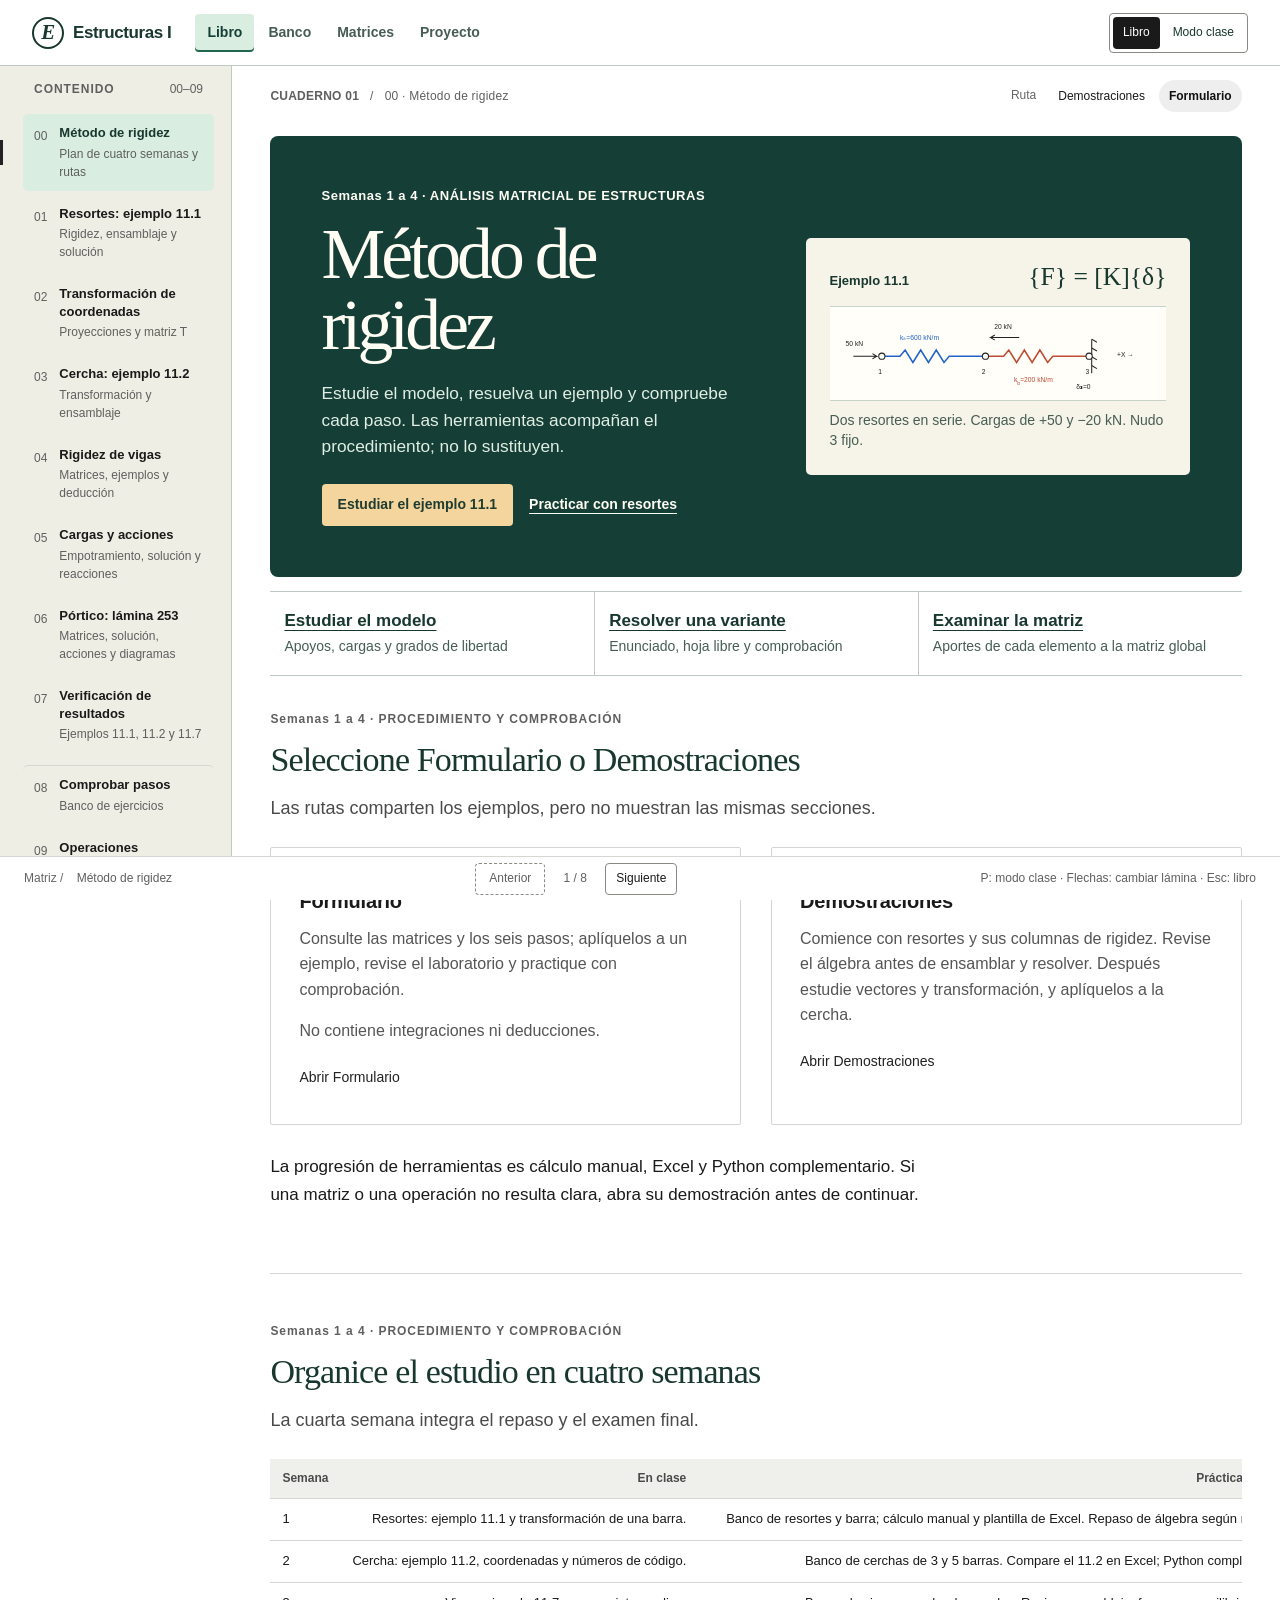
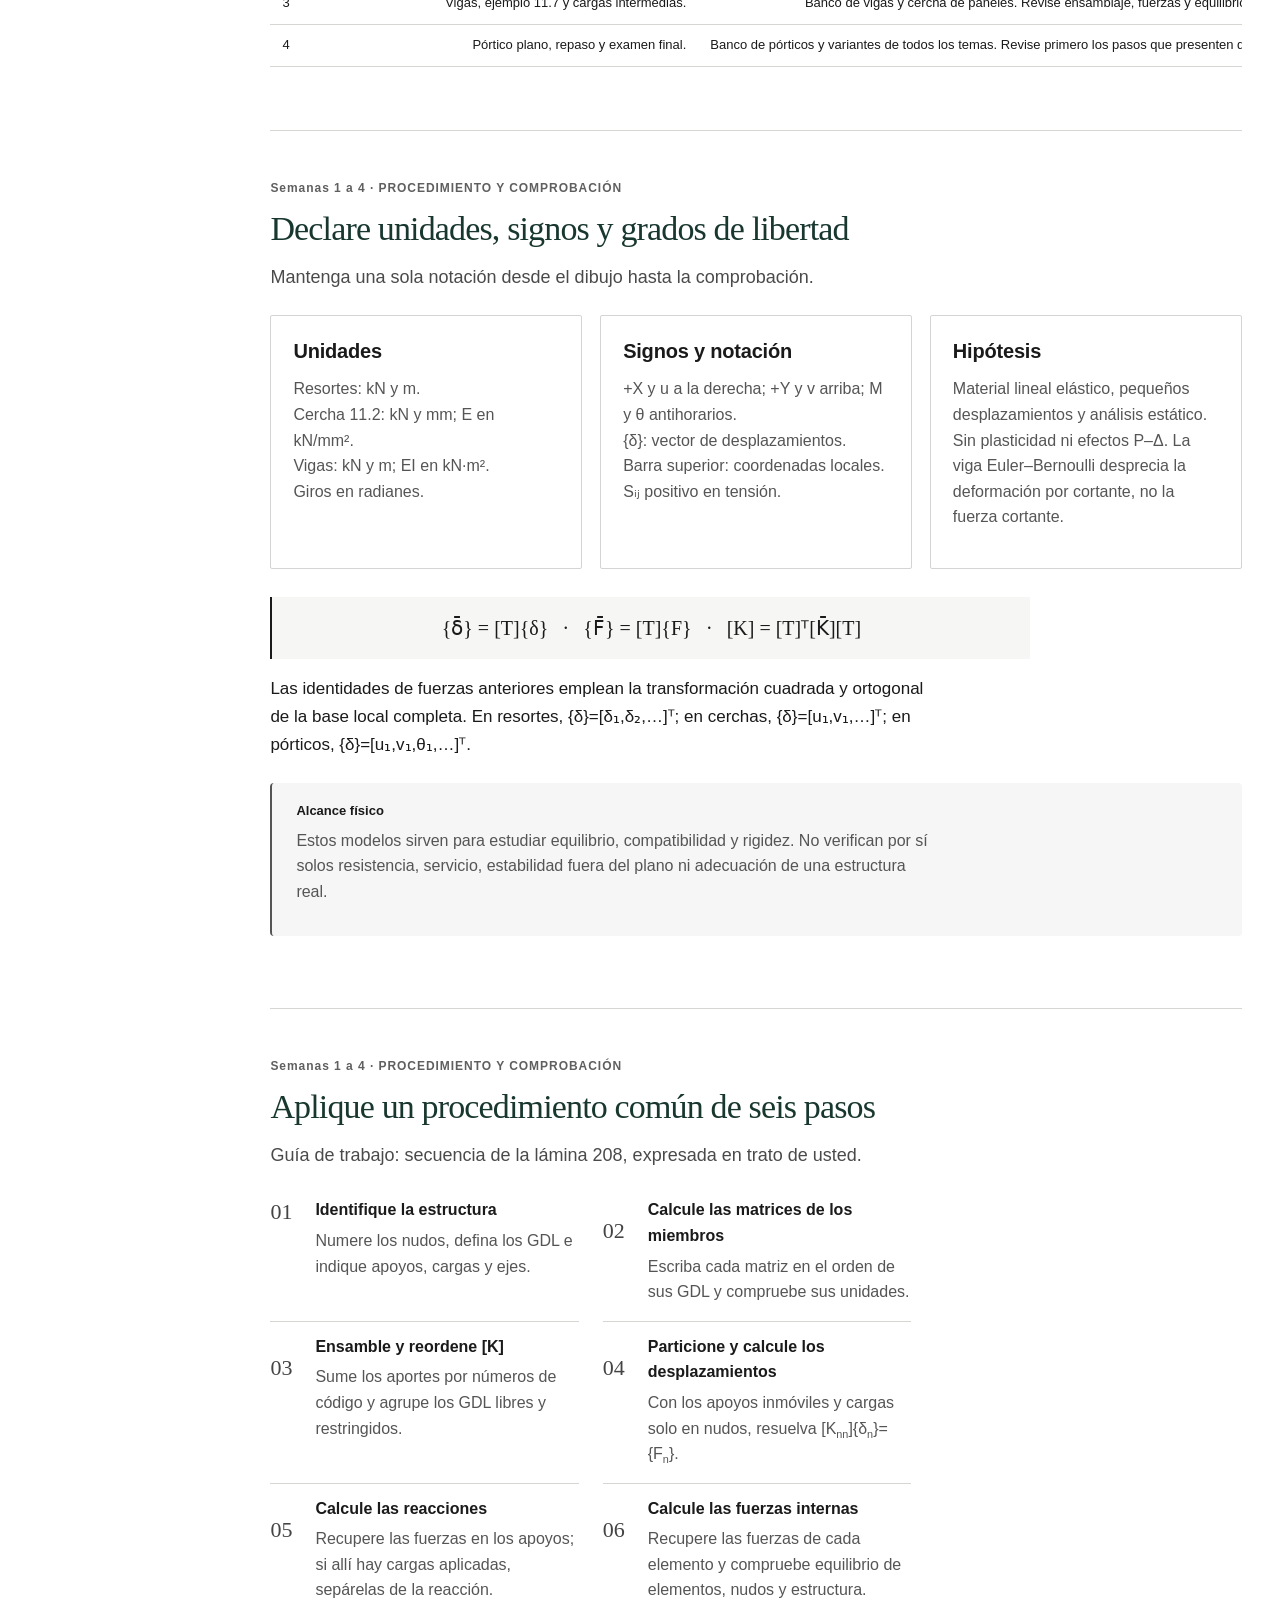
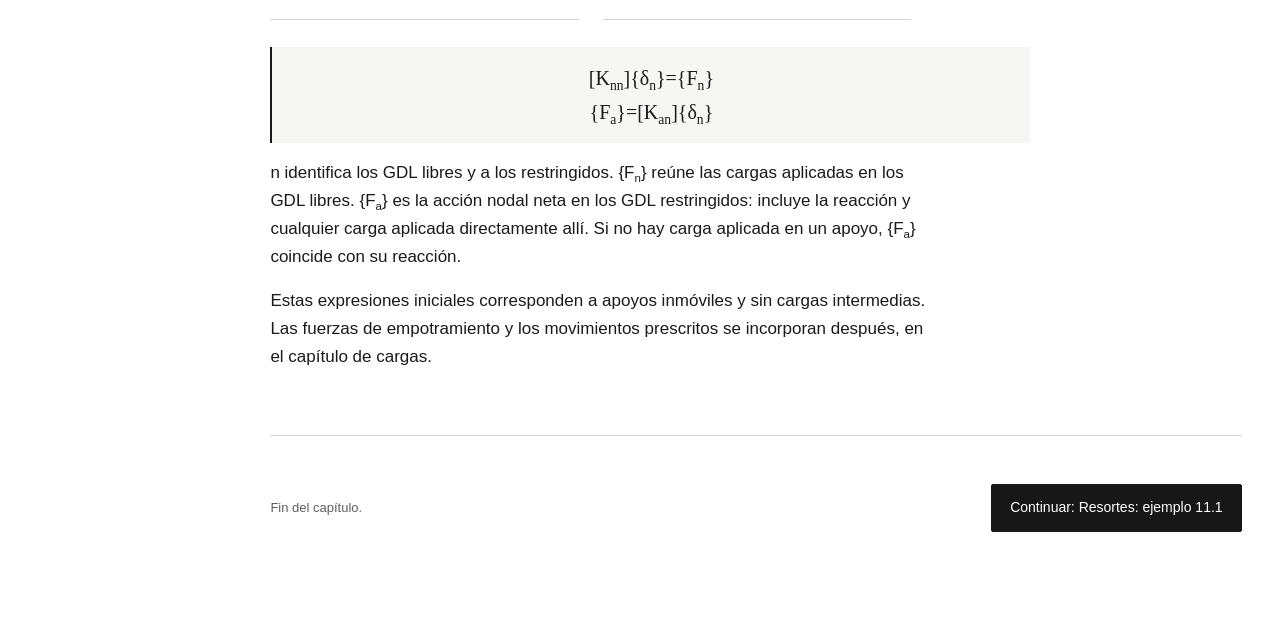
==== commit 7a8db85c: "Integra el proyecto de cercha y un piloto privado de revisión con evidencias" ====
--- a/index.html
+++ b/index.html
@@ -11,14 +11,15 @@
   <link rel="stylesheet" href="./revision.css">
   <link rel="stylesheet" href="./reading.css">
   <script type="module" src="./app.mjs"></script>
+  <link rel="stylesheet" href="./course.css">
 </head>
-<body>
+<body class="course-page course-book">
 <a class="skip-link" href="#main">Ir al contenido</a>
-<header class="topbar">
-  <a class="brand" href="#inicio" aria-label="Matriz, inicio"><span class="brand-icon" aria-hidden="true">M<span>+</span></span><span>Matriz<small>CUADERNOS DE ESTRUCTURAS</small></span></a>
-  <div class="header-context">Estructuras I <span class="divider">/</span> Método de rigidez</div>
+<header class="topbar course-mast">
+  <a class="course-brand" href="./index.html"><span class="course-sigil" aria-hidden="true">E</span>Estructuras I</a>
+  <nav class="course-nav" aria-label="Herramientas del curso"><a href="./index.html" aria-current="page">Libro</a><a href="./banco.html">Banco</a><a href="./calculadora.html">Matrices</a><a href="./proyecto.html">Proyecto</a></nav>
   <div class="mode-switch" role="group" aria-label="Formato de lectura"><button data-mode="book" aria-pressed="true"><span>Libro</span></button><button data-mode="slides" aria-pressed="false"><span>Modo clase</span></button></div>
-  <button class="menu-toggle" id="menu-toggle" aria-controls="sidebar" aria-expanded="false" aria-label="Abrir índice">Índice</button>
+  <button class="menu-toggle" id="menu-toggle" aria-controls="sidebar" aria-expanded="false" aria-label="Índice de capítulos">Índice</button>
 </header>
 <div class="shell">
   <aside class="sidebar" id="sidebar"><div class="sidebar-head"><span class="eyebrow">CONTENIDO</span><span class="edition">00–09</span></div><nav id="chapter-nav" aria-label="Capítulos"></nav><div class="sidebar-note"><p><strong>Procedimiento de rigidez.</strong><br>Defina los GDL, ensamble K y compruebe el equilibrio.</p></div><a class="reference-link" href="#ejercicios/creditos">Referencias</a><div class="sidebar-bottom">Cálculo manual y Excel.<br>Python como complemento.</div></aside>
--- a/reading.css
+++ b/reading.css
@@ -374,3 +374,10 @@
 .inline-matrix-rows {display:inline-table;border-collapse:collapse}
 .inline-matrix-row {display:table-row}
 .inline-matrix-cell {display:table-cell;padding:.1em .4em;text-align:center;white-space:nowrap}
+
+@media screen and (max-width: 760px) {
+  .sidebar:not(.is-open) { visibility: hidden; }
+}
+@media screen {
+  .presentation .sidebar:not(.is-open) { visibility: hidden; }
+}
--- a/course.css
+++ b/course.css
@@ -0,0 +1,136 @@
+/* Shared course interface. Values, examples and print rules live in the original modules. */
+@media screen {
+  .course-page, .course-grid {
+    --course-paper: #f5f3ec;
+    --course-surface: #fffef9;
+    --course-ink: #18372f;
+    --course-muted: #475d54;
+    --course-line: #becac1;
+    --course-evergreen: #153f36;
+    --course-green: #21674f;
+    --course-focus: #145eb5;
+    --course-selected: #d9eee0;
+    --course-serif: Georgia, 'Times New Roman', serif;
+    --course-sans: 'Segoe UI', Arial, sans-serif;
+    --course-mono: ui-monospace, Consolas, monospace;
+    color: var(--course-ink);
+    background: var(--course-paper);
+    font-family: var(--course-sans);
+  }
+  .course-page :is(button, a, input, textarea, select, summary):focus-visible,
+  .course-grid :is(button, input, textarea, summary, [role="grid"]):focus-visible {
+    outline: 3px solid var(--course-focus); outline-offset: 2px;
+  }
+  .course-page .course-mast {
+    box-sizing: border-box; display: flex; align-items: center; gap: clamp(12px, 2vw, 36px);
+    min-height: 66px; padding: 8px clamp(14px, 3vw, 44px); color: var(--course-ink);
+    background: var(--course-surface); border: 0; border-bottom: 1px solid var(--course-line);
+  }
+  .course-page .course-brand {
+    display: inline-flex; align-items: center; gap: 9px; flex: none; color: var(--course-ink);
+    font: 600 17px/1.15 var(--course-sans); text-decoration: none; letter-spacing: -.025em;
+  }
+  .course-sigil {display: grid; place-items: center; width: 32px; height: 32px; border: 2px solid currentColor; border-radius: 50%; font: italic 700 21px/1 var(--course-serif)}
+  .course-nav {display: flex; align-items: center; flex-wrap: wrap; gap: 2px}
+  .course-nav a {display: inline-flex; min-height: 38px; align-items: center; padding: 0 12px; border-radius: 4px; color: var(--course-muted); font: 600 14px/1.2 var(--course-sans); text-decoration: none}
+  .course-nav a[aria-current="page"] {background: var(--course-selected); color: var(--course-evergreen); box-shadow: inset 0 -2px var(--course-green)}
+  .course-nav a:hover, .course-route a:hover {background: #e7efe6; color: var(--course-evergreen)}
+  .course-book {--header: 66px; --sidebar: 232px}
+  .course-book .course-mast .mode-switch {margin-left: auto}
+  .course-book:not(.presentation) .sidebar {background: #efeee5; border-right-color: var(--course-line)}
+  .course-book:not(.presentation) .chapter-link.active {background: var(--course-selected); color: var(--course-ink)}
+  .course-book:not(.presentation) #content {max-width: 1400px; padding-inline: clamp(16px, 3vw, 54px)}
+  .course-book:not(.presentation) .course-cover {
+    display: grid; grid-template-columns: minmax(0, 1.1fr) minmax(0, .95fr); gap: clamp(20px,3vw,54px);
+    align-items: center; padding: clamp(24px,4vw,66px); color: #fffdf4; background: var(--course-evergreen); border-radius: 8px;
+  }
+  .course-kicker {margin: 0 0 14px; font: 600 13px/1.4 var(--course-sans); letter-spacing: .04em}
+  .course-book .course-cover h1 {font: 500 clamp(42px,5.6vw,86px)/.98 var(--course-serif); color: inherit; letter-spacing: -.055em; margin: 0 0 20px}
+  .course-lead {color: #e1eee3; font: 400 clamp(16px,1.35vw,20px)/1.55 var(--course-sans); max-width: 48ch; margin: 0}
+  .cover-links {display: flex; align-items: center; flex-wrap: wrap; gap: 10px 16px; margin-top: 24px}
+  .cover-links a {color: #fffdf4; font: 600 14px/1.4 var(--course-sans); text-underline-offset: 4px}
+  .cover-links .course-action {padding: 11px 16px; border-radius: 4px; background: #f3d59d; color: #203c30; text-decoration: none}
+  .course-plate {box-sizing: border-box; min-width: 0; margin: 0; padding: clamp(12px,2vw,24px); border-radius: 5px; background: #f6f3e8; color: var(--course-ink)}
+  .course-plate figcaption {display: flex; align-items: baseline; justify-content: space-between; flex-wrap: wrap; gap: 8px; font: 600 13px/1.4 var(--course-sans)}
+  .course-plate figcaption strong {font: 500 clamp(21px,2vw,34px)/1.15 var(--course-serif)}
+  .course-plot {margin: 14px 0 9px; background: #fffef9; border-block: 1px solid #c7d2c8}
+  .course-plot svg {display: block; max-width: 100%; width: 100%; height: auto}
+  .course-plate p {margin: 0; color: var(--course-muted); font: 400 14px/1.45 var(--course-sans)}
+  .course-route {display: grid; grid-template-columns: repeat(3,minmax(0,1fr)); margin: 14px 0 34px; border-block: 1px solid var(--course-line)}
+  .course-route a {display: grid; align-content: start; gap: 5px; padding: 18px 14px; color: var(--course-ink); text-decoration: none}
+  .course-route a + a {border-inline-start: 1px solid var(--course-line)}
+  .course-route strong {font: 600 17px/1.3 var(--course-sans); text-decoration: underline; text-underline-offset: 4px}
+  .course-route span {font: 400 14px/1.4 var(--course-sans); color: var(--course-muted)}
+  .course-book:not(.presentation) .section-head :is(h1,h2), .course-bank .top h1, .course-matrix .wb-heading h1 {font-family: var(--course-serif); color: var(--course-ink)}
+  .course-book:not(.presentation) .section-body > p {max-width: 70ch; font-size: 17px; line-height: 1.65}
+  .course-bank .wrap {max-width: 1320px; padding-top: 0}
+  .course-bank .top, .course-matrix .wb-heading {margin: 0; padding-block: clamp(20px,3vw,42px); border-bottom: 1px solid var(--course-line)}
+  .course-bank .top h1, .course-matrix .wb-heading h1 {font-size: clamp(34px,4.9vw,66px); font-weight: 500; letter-spacing: -.05em; line-height: 1.02; margin: 4px 0 9px}
+  .course-bank .top .brand {min-width: 0}
+  .practice-options {margin: 0 0 16px; color: var(--course-ink)}
+  .practice-options summary {width: fit-content; font-weight: 600; cursor: pointer; padding: 6px 0}
+  .practice-options .who {margin-block: 8px; max-width: 660px}
+  #practice-storage-status:not(:empty) {background: #fff0d0; border-inline-start: 4px solid #81520d; color: #513600; padding: 10px 14px; margin-bottom: 14px}
+  .course-bank .exhead, .course-bank .enun, .course-bank .step, .course-matrix .wb-card {background: var(--course-surface); border-color: var(--course-line); border-radius: 6px}
+  .course-bank .exhead {border-bottom: 2px solid var(--course-evergreen)}
+  .course-bank .bank-workspace-access {border-inline-start: 4px solid var(--course-green); padding: 12px; background: #e7f1e8}
+  .course-bank .steps, .course-bank .enun-text {min-width: 0}
+  .course-bank .step-h h3, .course-matrix .wb-card h2 {color: var(--course-ink); font-family: var(--course-serif)}
+  .course-bank .btn-primary, .course-matrix button.primary {background: var(--course-evergreen); color: #fffdf4; border-color: var(--course-evergreen)}
+  .course-bank .nav-item[aria-current="page"], .course-matrix .wb-tabs button[aria-selected="true"] {background: var(--course-selected); color: var(--course-ink); border-bottom: 2px solid var(--course-green)}
+  .course-matrix #main {width: min(1230px, 100%); margin: auto; padding-inline: clamp(14px,3vw,42px)}
+  .course-matrix .matrix-scroll {max-height: min(58vh, 450px); overflow: auto; padding: 0; border: 1px solid var(--course-line); overscroll-behavior: contain; scrollbar-gutter: stable; scroll-padding: 42px 16px 12px 66px}
+  .course-matrix .matrix-table {border-collapse: separate; border-spacing: 0}
+  .course-matrix .matrix-table th {background: #e8eee6; color: var(--course-ink); font-size: 13px; font-weight: 600}
+  .course-matrix .matrix-table thead th {position: sticky; top: 0; z-index: 2}
+  .course-matrix .matrix-table tbody th {position: sticky; left: 0; z-index: 1}
+  .course-matrix .matrix-table thead th:first-child {left: 0; z-index: 3}
+  .course-matrix .matrix-table td {padding: 0; background: var(--course-surface)}
+  .course-matrix .matrix-table td button {width: 100%; min-height: 36px; border: 0; padding: 5px 10px; font: 14px var(--course-mono); text-align: right}
+  .course-matrix .matrix-table td.selected {background: var(--course-selected); outline: none; box-shadow: inset 0 0 0 2px var(--course-green)}
+  .course-matrix .matrix-table button:focus-visible {outline-offset: -3px}
+  .course-matrix .matrix-coordinates {margin-block: 5px 9px; color: var(--course-muted); font: 600 14px/1.4 var(--course-sans)}
+  .course-grid .toolbar {background: #e7eee7; flex-wrap: wrap}
+  .course-grid .toolbar button, .course-grid summary, .course-grid .formula-line #commit {min-height: 32px; font-size: 13px}
+  .course-grid .formula-line {background: var(--course-surface)}
+  .course-grid .grid-cell {font-size: 14px; color: var(--course-ink)}
+  .course-grid .grid-cell.active {box-shadow: inset 0 0 0 2px var(--course-green)}
+  .course-grid :is(.column-head,.row-head).selected {background: var(--course-evergreen); color: white}
+  .course-grid .grid-cell.selected {background: var(--course-selected)}
+  .course-grid .grid-cell.error {background: #fbecea; color: #892618}
+  .course-grid .sheet-footer, .course-grid #notice {font-size: 12px; line-height: 1.4}
+  .course-grid .paste-dialog {width: min(420px,calc(100% - 24px)); max-height: calc(100dvh - 22px); overflow: auto; background: var(--course-surface)}
+  .paste-dialog label, .paste-dialog textarea {display: block; width: 100%}
+  .paste-dialog textarea {margin-block: 8px 12px; min-height: 68px; font: 16px/1.4 var(--course-mono); resize: vertical}
+  .paste-dialog p {margin-block: 6px}
+  .paste-dialog footer {display: flex; flex-wrap: wrap; gap: 8px; justify-content: flex-end}
+  .course-page .course-skip {position: absolute; z-index: 99; top: 3px; left: 8px; padding: 8px; color: #fff; background: #163e34; transform: translateY(-145%)}
+  .course-page .course-skip:focus {transform: none}
+}
+@media screen and (max-width: 880px) {
+  .course-book:not(.presentation) .course-cover {grid-template-columns: 1fr}
+  .course-cover-copy {max-width: 60ch}
+}
+@media screen and (max-width: 760px) {
+  .course-book, .course-book.presentation {--header: 102px}
+  .course-page .course-mast {display: grid; grid-template-columns: 1fr auto auto; grid-template-rows: auto auto; gap: 3px 7px; align-content: center; padding: 5px 12px; height: auto; min-height: 91px}
+  .course-book .course-mast {height: 102px; min-height: 102px}
+  .course-mast .course-brand {grid-column: 1; grid-row: 1}
+  .course-mast .course-nav {grid-row: 2; grid-column: 1 / -1}
+  .course-mast .mode-switch {grid-column: 2; grid-row: 1}
+  .course-mast .menu-toggle {grid-column: 3; grid-row: 1}
+  .course-nav a {min-height: 37px; padding-inline: 12px}
+  .course-book:not(.presentation) #content {padding: 16px 12px 42px}
+  .course-route {grid-template-columns: 1fr}
+  .course-route a + a {border-inline-start: none; border-top: 1px solid var(--course-line)}
+  .course-route a {padding: 12px}
+  .course-bank .top {display: block}
+  .course-grid .formula-line :is(#address,#formula), .course-bank :is(input.cell,.block-input), .course-matrix .matrix-table td input {font-size:16px}
+}
+@media (pointer: coarse) and (min-height: 460px) {
+  .course-nav a, .course-matrix .matrix-table td button, .course-grid .toolbar button, .course-grid .toolbar-more > summary {min-height:44px}
+}
+@media print {
+  .course-nav, .course-mast, .course-route, .cover-links, .practice-options, .paste-dialog, .course-skip {display:none!important}
+  .course-plot svg {max-width:100%; height:auto}
+}
